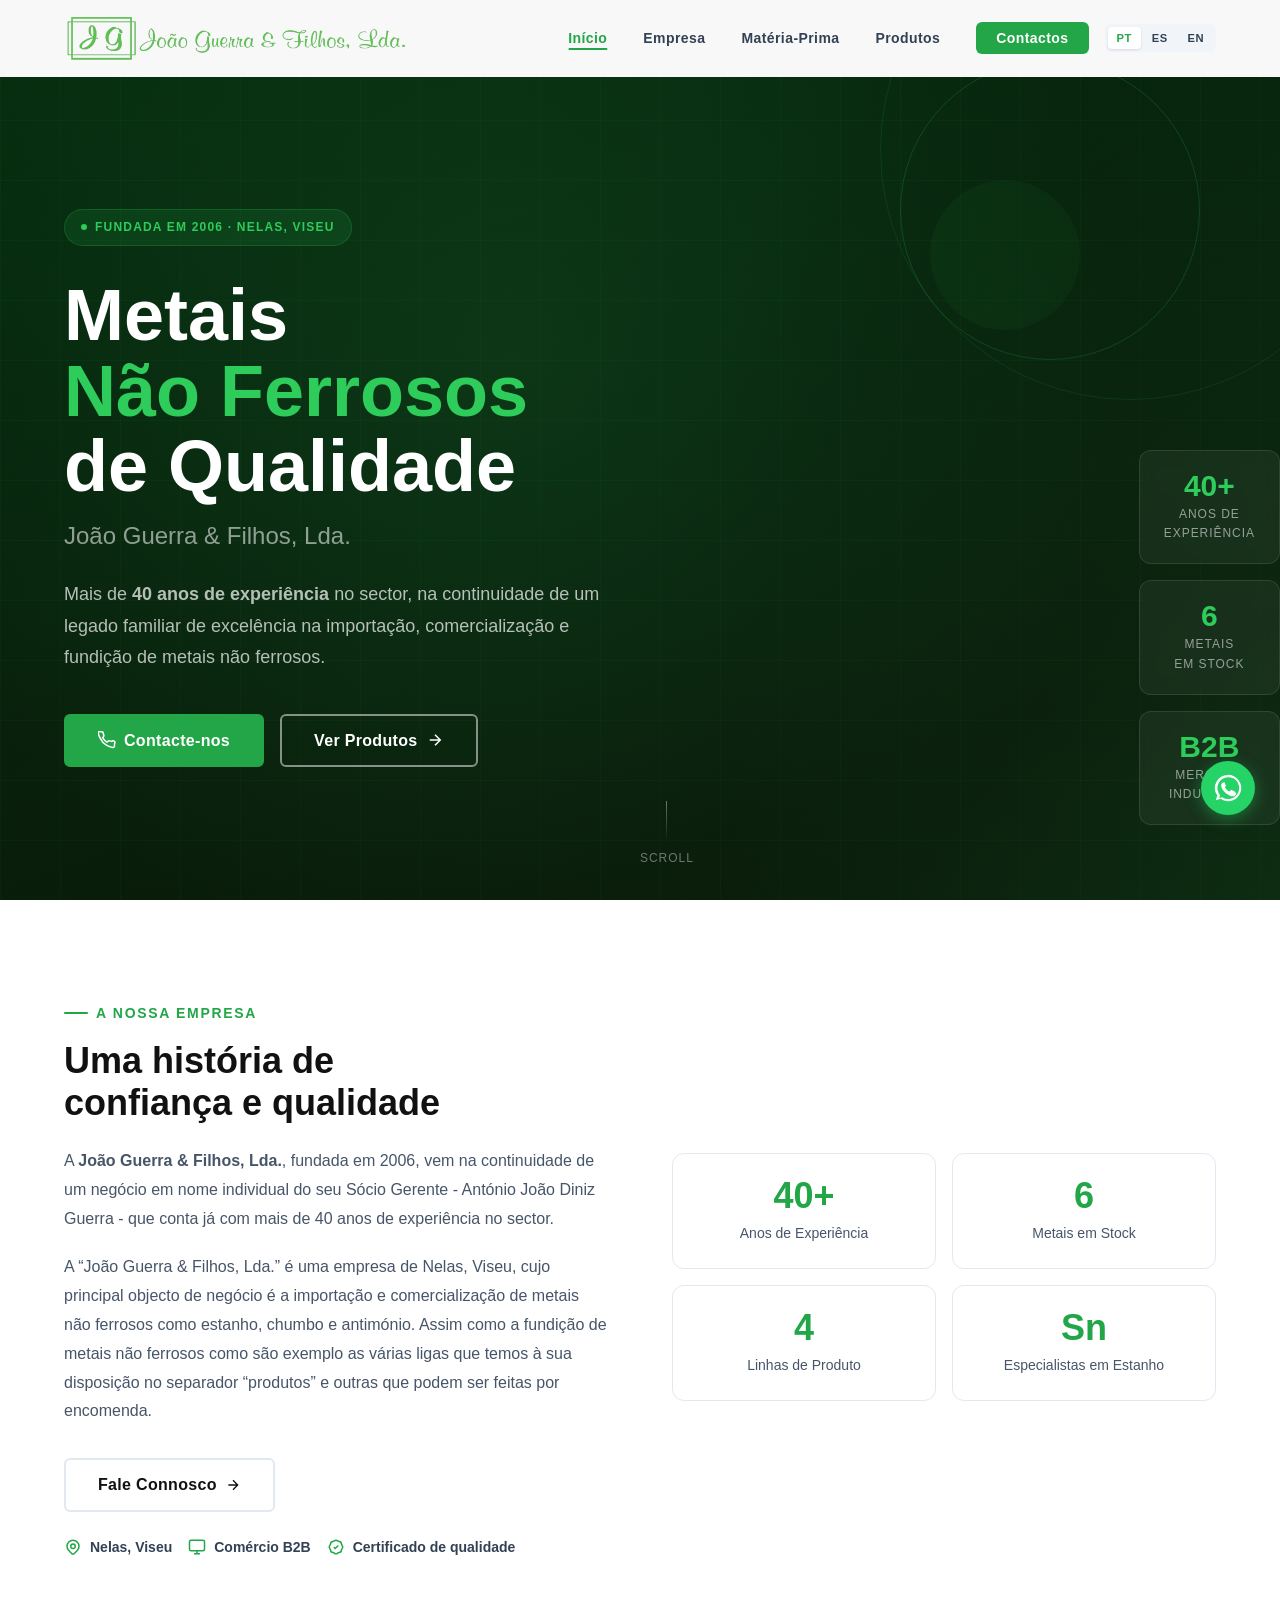
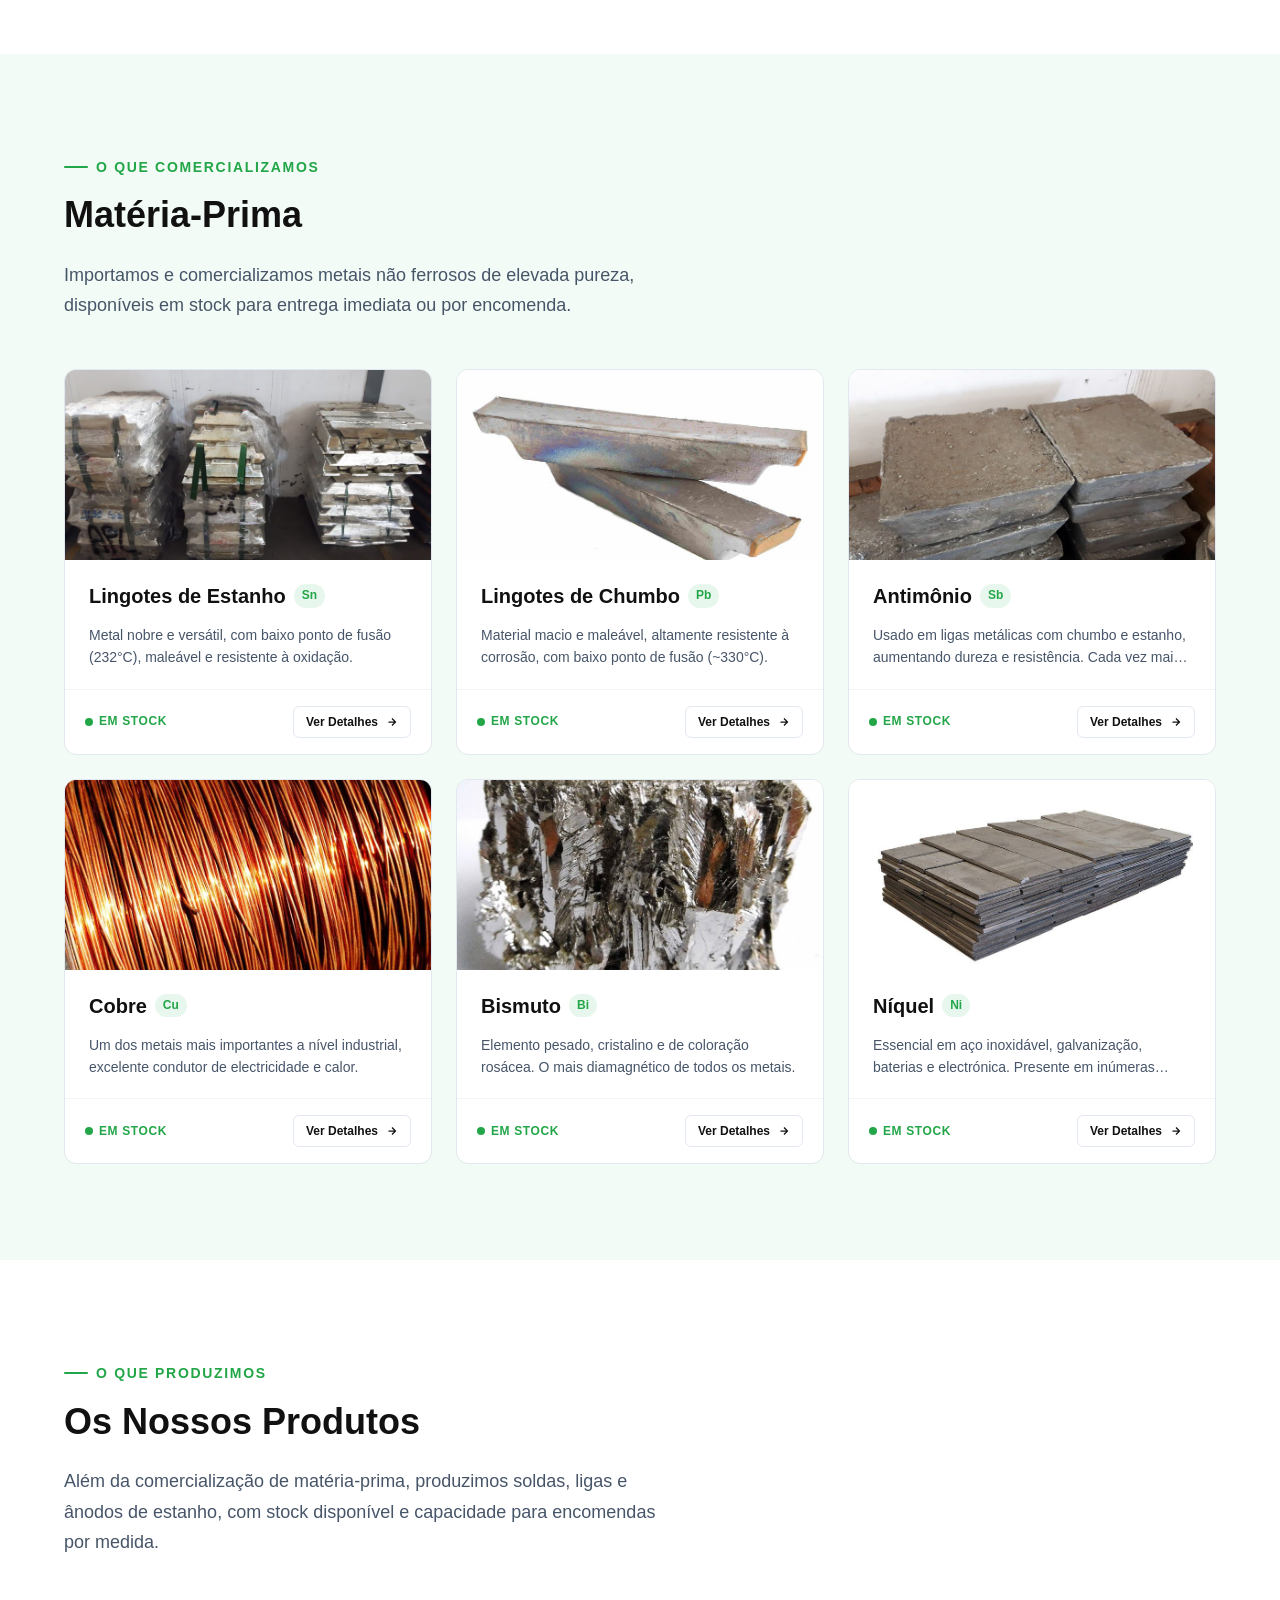
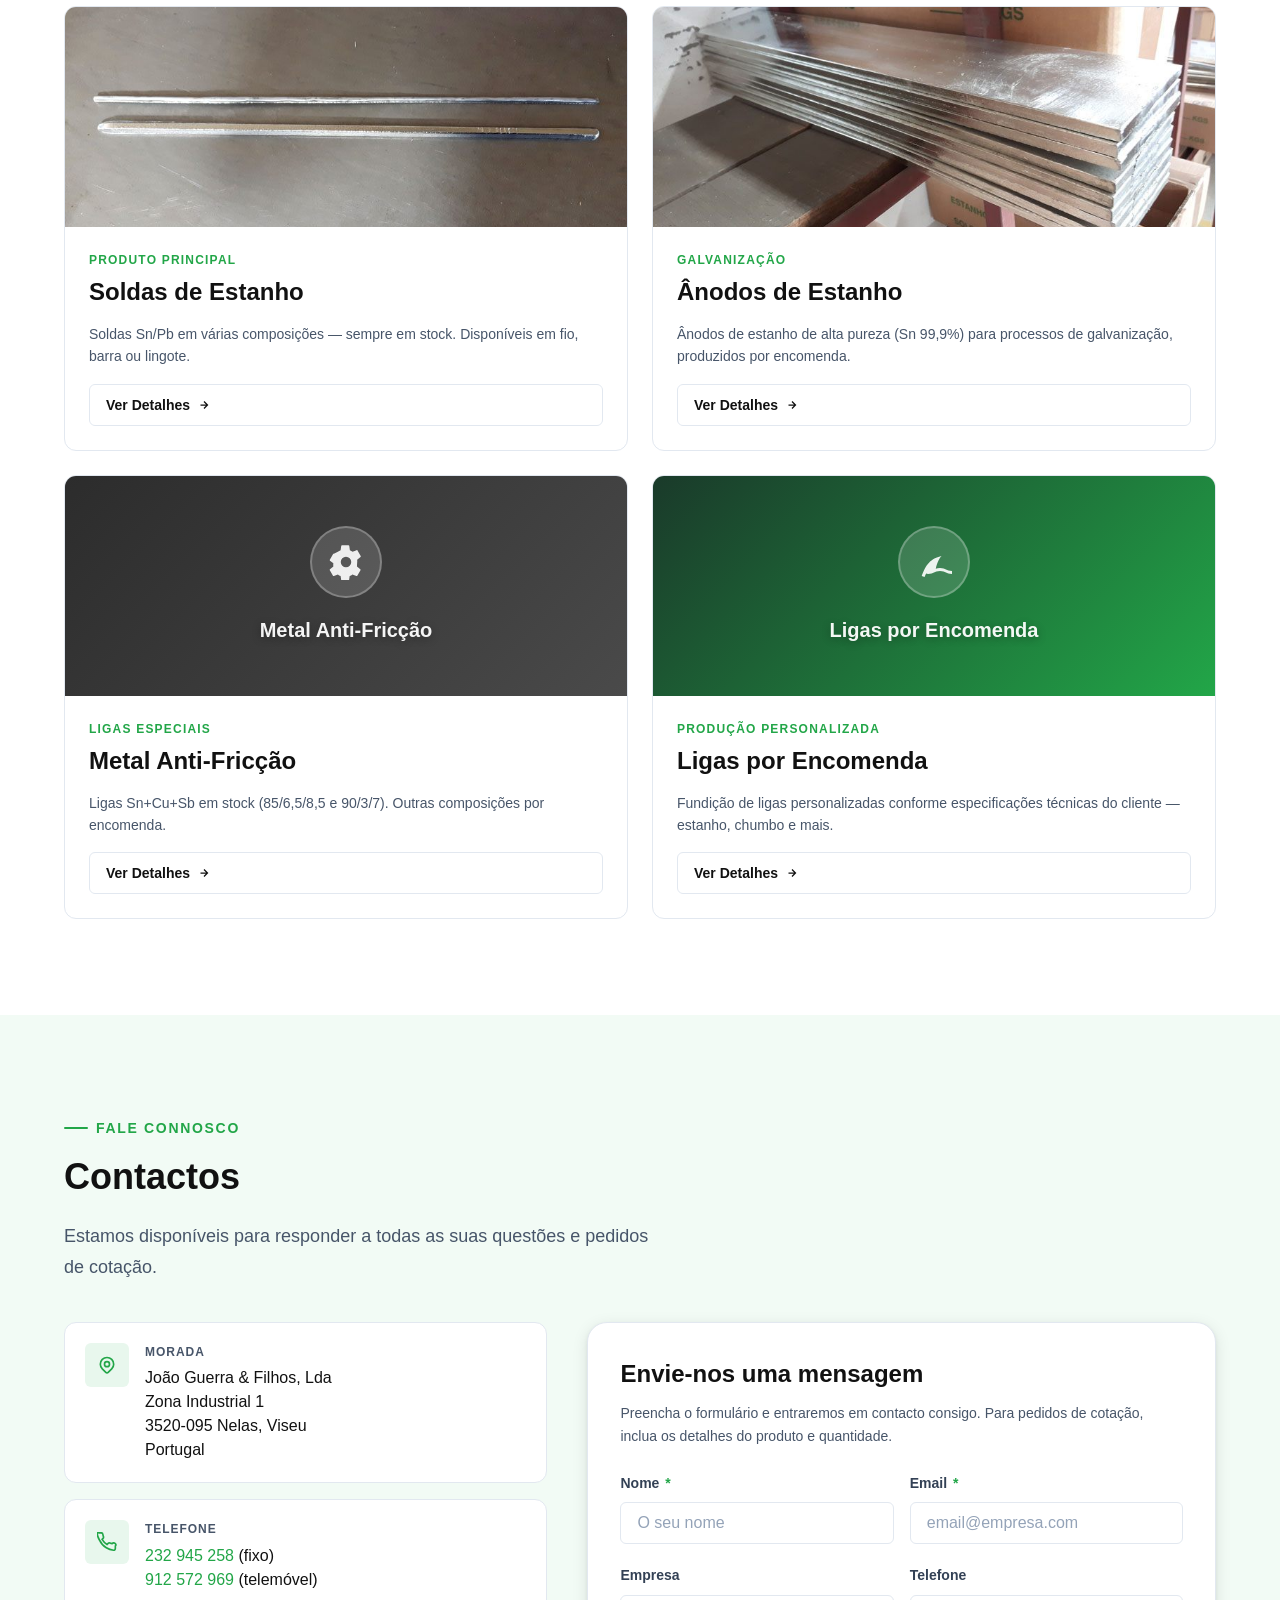
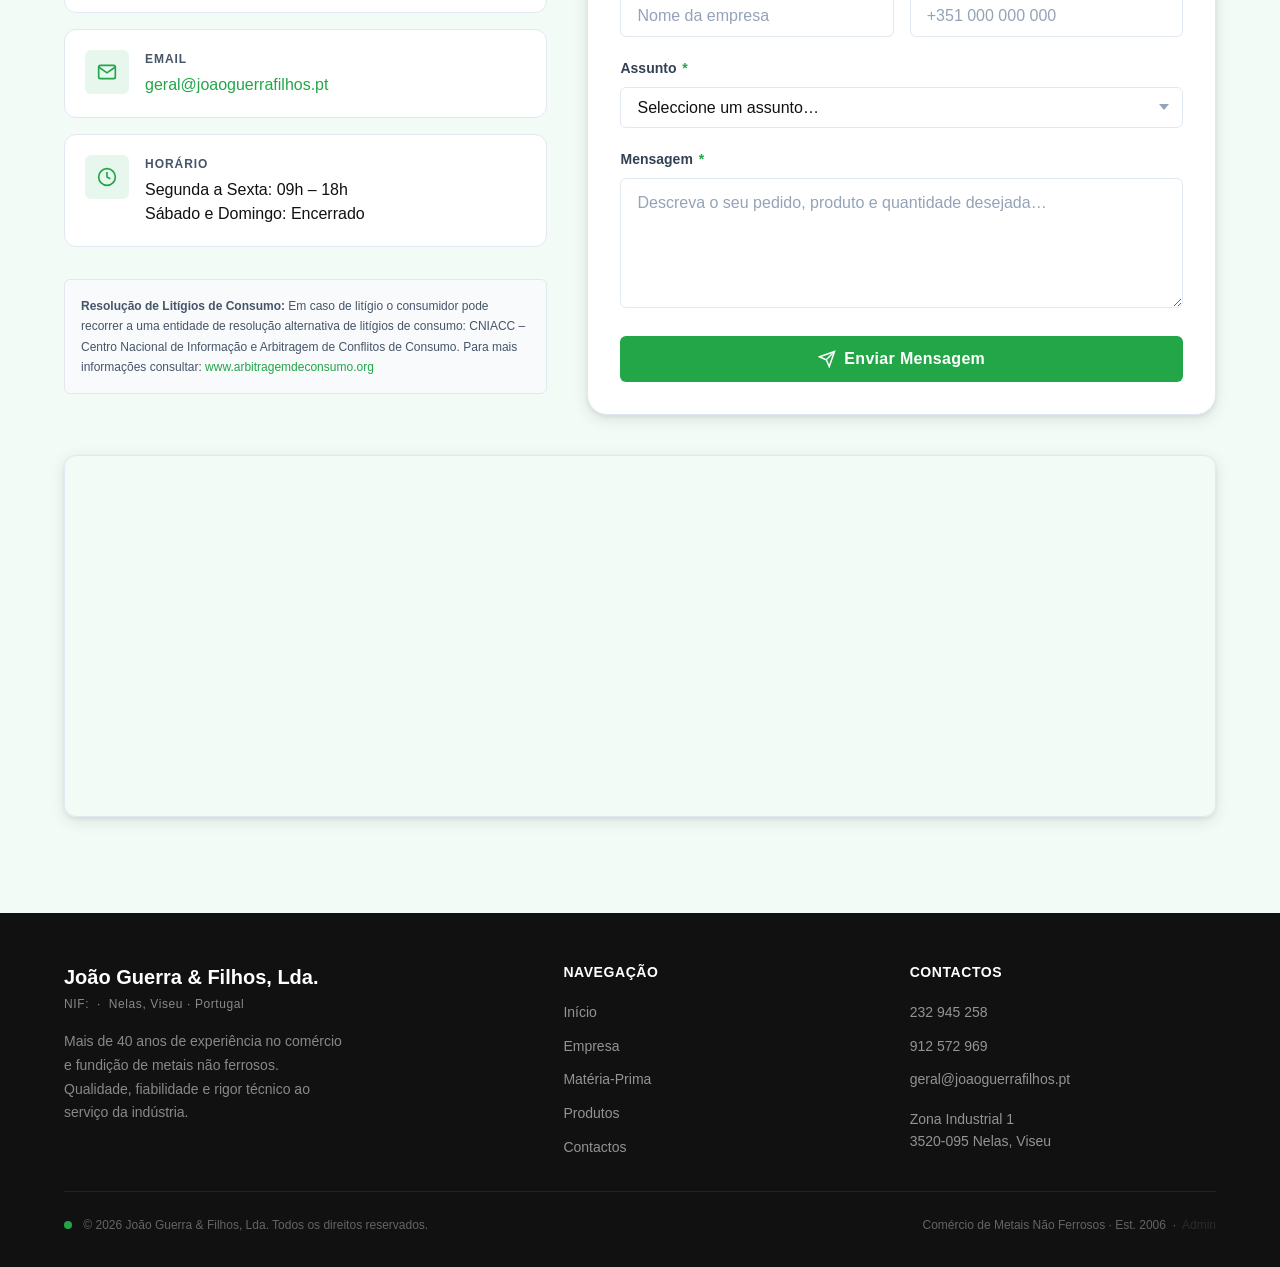
==== index.html @ 08942261 "Initial commit: site João Guerra & Filhos, Lda. Site institucional com tradutor PT/ES/EN, painel de " ====
<!DOCTYPE html>
<html lang="pt">
<head>
  <meta charset="UTF-8" />
  <meta name="viewport" content="width=device-width, initial-scale=1.0" />

  <link rel="icon" href="logo.ico" type="image/x-icon">
  <!-- SEO -->
  <title>João Guerra &amp; Filhos, Lda. — Comércio de Metais Não Ferrosos | Nelas, Viseu</title>
  <meta name="description" content="João Guerra &amp; Filhos, Lda. — Empresa familiar de comércio e fundição de metais não ferrosos em Nelas, Viseu. Mais de 40 anos de experiência em estanho, chumbo, antimónio, cobre, bismuto e níquel. Soldas, ânodos e ligas por encomenda." />
  <meta name="keywords" content="metais não ferrosos, estanho, chumbo, antimónio, cobre, bismuto, níquel, soldas estanho, ânodos estanho, metal anti-fricção, Nelas, Viseu" />
  <meta name="author" content="João Guerra &amp; Filhos, Lda." />
  <meta name="robots" content="index, follow" />

  <!-- Segurança: restringe de onde o site pode carregar recursos/scripts -->
  <meta http-equiv="Content-Security-Policy" content="default-src 'self'; script-src 'self' 'unsafe-inline'; style-src 'self' 'unsafe-inline' https://fonts.googleapis.com; font-src 'self' https://fonts.gstatic.com; img-src 'self' data: https:; connect-src 'self' https://formspree.io; frame-src https://www.google.com; object-src 'none'; base-uri 'self'; frame-ancestors 'self'; form-action 'self' https://formspree.io;" />

  <!-- Open Graph -->
  <meta property="og:title" content="João Guerra &amp; Filhos, Lda. — Metais Não Ferrosos" />
  <meta property="og:description" content="Mais de 40 anos de experiência no comércio e fundição de metais não ferrosos. Soldas, ânodos e ligas em Nelas, Viseu." />
  <meta property="og:type" content="website" />
  <meta property="og:url" content="https://www.joaoguerrafilhos.pt" />
  <meta property="og:locale" content="pt_PT" />

  <!-- Fonts -->
  <link rel="preconnect" href="https://fonts.googleapis.com" />
  <link rel="preconnect" href="https://fonts.gstatic.com" crossorigin />
  <link href="https://fonts.googleapis.com/css2?family=Inter:wght@300;400;500;600;700&family=Outfit:wght@400;500;600;700;800;900&display=swap" rel="stylesheet" />

  <!-- Favicon -->
  <link rel="icon" href="favicon.svg" type="image/svg+xml" />

  <!-- Stylesheet -->
  <link rel="stylesheet" href="css/style.css" />
</head>

<body>

  <!-- =============================================
       NAVBAR
       ============================================= -->
  <nav class="navbar" id="navbar" role="navigation" aria-label="Menu principal">
    <div class="container">
      <div class="navbar__inner">

        <a href="#home" class="navbar__logo" aria-label="João Guerra & Filhos - Início">
          <img src="images/logo.png" alt="João Guerra & Filhos, Lda." class="navbar__logo-img" />
        </a>

        <!-- Desktop Navigation -->
        <ul class="navbar__nav" role="list">
          <li><a href="#home"         class="navbar__link active" id="nav-home" data-i18n="nav.home">Início</a></li>
          <li><a href="#empresa"      class="navbar__link" id="nav-empresa" data-i18n="nav.company">Empresa</a></li>
          <li><a href="#materia-prima" class="navbar__link" id="nav-materia" data-i18n="nav.rawmaterial">Matéria-Prima</a></li>
          <li><a href="#produtos"     class="navbar__link" id="nav-produtos" data-i18n="nav.products">Produtos</a></li>
          <li><a href="#contactos"    class="navbar__link navbar__cta" id="nav-contactos" data-i18n="nav.contact">Contactos</a></li>
          <li class="lang-switcher" aria-label="Escolher idioma">
            <button type="button" class="lang-switcher__btn" data-lang="pt">PT</button>
            <button type="button" class="lang-switcher__btn" data-lang="es">ES</button>
            <button type="button" class="lang-switcher__btn" data-lang="en">EN</button>
          </li>
        </ul>

        <!-- Mobile Hamburger -->
        <button class="navbar__hamburger" id="hamburger-btn" aria-label="Abrir menu" aria-expanded="false" aria-controls="mobile-nav">
          <span></span>
          <span></span>
          <span></span>
        </button>

      </div>
    </div>

    <!-- Mobile Navigation -->
    <nav class="navbar__mobile" id="mobile-nav" role="navigation" aria-label="Menu mobile">
      <a href="#home"         class="navbar__link" id="mnav-home" data-i18n="nav.home">Início</a>
      <a href="#empresa"      class="navbar__link" id="mnav-empresa" data-i18n="nav.company">Empresa</a>
      <a href="#materia-prima" class="navbar__link" id="mnav-materia" data-i18n="nav.rawmaterial">Matéria-Prima</a>
      <a href="#produtos"     class="navbar__link" id="mnav-produtos" data-i18n="nav.products">Produtos</a>
      <a href="#contactos"    class="navbar__link navbar__cta" id="mnav-contactos" data-i18n="nav.contact">Contactos</a>
      <div class="lang-switcher lang-switcher--mobile" aria-label="Escolher idioma">
        <button type="button" class="lang-switcher__btn" data-lang="pt">PT</button>
        <button type="button" class="lang-switcher__btn" data-lang="es">ES</button>
        <button type="button" class="lang-switcher__btn" data-lang="en">EN</button>
      </div>
    </nav>
  </nav>


  <!-- =============================================
       HERO
       ============================================= -->
  <section class="hero" id="home" aria-labelledby="hero-title">
    <div class="hero__bg" aria-hidden="true" id="hero-default-bg"></div>
    <div class="hero__grid" aria-hidden="true" id="hero-default-grid"></div>

    <!-- Decorative circles -->
    <div class="hero__circle hero__circle--1" aria-hidden="true"></div>
    <div class="hero__circle hero__circle--2" aria-hidden="true"></div>
    <div class="hero__circle hero__circle--3" aria-hidden="true"></div>

    <!-- Image Slider (Carrossel) -->
    <div class="hero__slider" id="hero-slider" style="display: none;">
      <div class="hero__slides" id="hero-slides"></div>
      <div class="hero__overlay" aria-hidden="true"></div>
      <button class="hero__arrow hero__arrow--prev" id="hero-prev" aria-label="Imagem anterior">
        <svg viewBox="0 0 24 24" fill="none" stroke="currentColor" stroke-width="2.5"><path d="M15 18l-6-6 6-6"/></svg>
      </button>
      <button class="hero__arrow hero__arrow--next" id="hero-next" aria-label="Próxima imagem">
        <svg viewBox="0 0 24 24" fill="none" stroke="currentColor" stroke-width="2.5"><path d="M9 18l6-6-6-6"/></svg>
      </button>
      <div class="hero__slider-dots" id="hero-dots"></div>
    </div>

    <div class="container">
      <div class="hero__content">

        <div class="hero__badge">
          <span class="hero__badge-dot" aria-hidden="true"></span>
          <span data-i18n="hero.badge">Fundada em 2006 · Nelas, Viseu</span>
        </div>

        <h1 class="hero__title" id="hero-title" data-i18n-html="hero.title">
          Metais <span class="hero__title-green">Não&nbsp;Ferrosos</span><br />de Qualidade
        </h1>

        <p class="hero__subtitle-company">
          João Guerra &amp; Filhos, Lda.
        </p>

        <p class="hero__description" data-i18n-html="hero.description">
          Mais de <strong>40 anos de experiência</strong> no sector, na continuidade de um legado familiar de excelência na importação, comercialização e fundição de metais não ferrosos.
        </p>

        <div class="hero__actions">
          <a href="#contactos" class="btn btn-primary" id="hero-cta-contact">
            <svg width="18" height="18" viewBox="0 0 24 24" fill="none" stroke="currentColor" stroke-width="2" aria-hidden="true"><path d="M22 16.92v3a2 2 0 01-2.18 2 19.79 19.79 0 01-8.63-3.07A19.5 19.5 0 013.07 9.81a19.79 19.79 0 01-3.07-8.67A2 2 0 012 .98h3a2 2 0 012 1.72c.127.96.361 1.903.7 2.81a2 2 0 01-.45 2.11L6.09 8.91a16 16 0 006 6l1.27-1.27a2 2 0 012.11-.45c.907.339 1.85.573 2.81.7A2 2 0 0122 16.92z"/></svg>
            <span data-i18n="hero.cta.contact">Contacte-nos</span>
          </a>
          <a href="#produtos" class="btn btn-outline" id="hero-cta-products">
            <span data-i18n="hero.cta.products">Ver Produtos</span>
            <svg width="18" height="18" viewBox="0 0 24 24" fill="none" stroke="currentColor" stroke-width="2" aria-hidden="true"><path d="M5 12h14M12 5l7 7-7 7"/></svg>
          </a>
        </div>

      </div>
    </div>

    <!-- Floating stats -->
    <div class="hero__stats" aria-label="Destaques da empresa">
      <div class="hero__stat">
        <div class="hero__stat-value">40+</div>
        <div class="hero__stat-label" data-i18n-html="hero.stat1.label">Anos de<br/>Experiência</div>
      </div>
      <div class="hero__stat">
        <div class="hero__stat-value">6</div>
        <div class="hero__stat-label" data-i18n-html="hero.stat2.label">Metais<br/>em Stock</div>
      </div>
      <div class="hero__stat">
        <div class="hero__stat-value">B2B</div>
        <div class="hero__stat-label" data-i18n-html="hero.stat3.label">Mercado<br/>Industrial</div>
      </div>
    </div>

    <!-- Scroll indicator -->
    <div class="hero__scroll" aria-hidden="true">
      <div class="hero__scroll-line"></div>
      <span data-i18n="hero.scroll">Scroll</span>
    </div>
  </section>


  <!-- =============================================
       EMPRESA
       ============================================= -->
  <section class="section" id="empresa" aria-labelledby="empresa-title">
    <div class="container">
      <div class="empresa__grid">

        <!-- Text column -->
        <div class="reveal reveal-left">
          <span class="section-label" aria-hidden="true" data-i18n="empresa.label">A Nossa Empresa</span>
          <h2 class="section-title" id="empresa-title" data-i18n-html="empresa.title">
            Uma história de<br/>confiança e qualidade
          </h2>

          <div class="empresa__text">
            <p data-i18n-html="empresa.p1">
              A <strong>Jo&atilde;o Guerra &amp; Filhos, Lda.</strong>, fundada em 2006, vem na continuidade de um neg&oacute;cio em nome individual do seu S&oacute;cio Gerente - Ant&oacute;nio Jo&atilde;o Diniz Guerra - que conta j&aacute; com mais de 40 anos de experi&ecirc;ncia no sector.
            </p>
            <p data-i18n-html="empresa.p2">
              A &ldquo;Jo&atilde;o Guerra &amp; Filhos, Lda.&rdquo; &eacute; uma empresa de Nelas, Viseu, cujo principal objecto de neg&oacute;cio &eacute; a importa&ccedil;&atilde;o e comercializa&ccedil;&atilde;o de metais n&atilde;o ferrosos como estanho, chumbo e antim&oacute;nio. Assim como a fundi&ccedil;&atilde;o de metais n&atilde;o ferrosos como s&atilde;o exemplo as v&aacute;rias ligas que temos &agrave; sua disposi&ccedil;&atilde;o no separador &ldquo;produtos&rdquo; e outras que podem ser feitas por encomenda.
            </p>

            <a href="#contactos" class="btn btn-outline-dark" id="empresa-cta">
              <span data-i18n="empresa.cta">Fale Connosco</span>
              <svg width="16" height="16" viewBox="0 0 24 24" fill="none" stroke="currentColor" stroke-width="2" aria-hidden="true"><path d="M5 12h14M12 5l7 7-7 7"/></svg>
            </a>
          </div>

          <div class="empresa__icon-row">
            <div class="empresa__icon-item">
              <svg viewBox="0 0 24 24" fill="none" stroke="currentColor" stroke-width="2" aria-hidden="true"><path d="M17.657 16.657L13.414 20.9a1.998 1.998 0 01-2.827 0l-4.244-4.243a8 8 0 1111.314 0z"/><path d="M15 11a3 3 0 11-6 0 3 3 0 016 0z"/></svg>
              Nelas, Viseu
            </div>
            <div class="empresa__icon-item">
              <svg viewBox="0 0 24 24" fill="none" stroke="currentColor" stroke-width="2" aria-hidden="true"><rect x="2" y="3" width="20" height="14" rx="2"/><path d="M8 21h8M12 17v4"/></svg>
              <span data-i18n="empresa.icon2">Comércio B2B</span>
            </div>
            <div class="empresa__icon-item">
              <svg viewBox="0 0 24 24" fill="none" stroke="currentColor" stroke-width="2" aria-hidden="true"><path d="M9 12l2 2 4-4M7.835 4.697a3.42 3.42 0 001.946-.806 3.42 3.42 0 014.438 0 3.42 3.42 0 001.946.806 3.42 3.42 0 013.138 3.138 3.42 3.42 0 00.806 1.946 3.42 3.42 0 010 4.438 3.42 3.42 0 00-.806 1.946 3.42 3.42 0 01-3.138 3.138 3.42 3.42 0 00-1.946.806 3.42 3.42 0 01-4.438 0 3.42 3.42 0 00-1.946-.806 3.42 3.42 0 01-3.138-3.138 3.42 3.42 0 00-.806-1.946 3.42 3.42 0 010-4.438 3.42 3.42 0 00.806-1.946 3.42 3.42 0 013.138-3.138z"/></svg>
              <span data-i18n="empresa.icon3">Certificado de qualidade</span>
            </div>
          </div>
        </div>

        <!-- Stats/Highlights column -->
        <div class="reveal reveal-right">
          <div class="empresa__highlights">
            <div class="highlight-card reveal delay-1">
              <div class="highlight-card__value">40+</div>
              <div class="highlight-card__label" data-i18n="empresa.highlight1.label">Anos de Experiência</div>
            </div>
            <div class="highlight-card reveal delay-2">
              <div class="highlight-card__value">6</div>
              <div class="highlight-card__label" data-i18n="empresa.highlight2.label">Metais em Stock</div>
            </div>
            <div class="highlight-card reveal delay-3">
              <div class="highlight-card__value">4</div>
              <div class="highlight-card__label" data-i18n="empresa.highlight3.label">Linhas de Produto</div>
            </div>
            <div class="highlight-card reveal delay-4">
              <div class="highlight-card__value">Sn</div>
              <div class="highlight-card__label" data-i18n="empresa.highlight4.label">Especialistas em Estanho</div>
            </div>
          </div>
        </div>

      </div>
    </div>
  </section>


  <!-- =============================================
       MATÉRIA-PRIMA
       ============================================= -->
  <section class="section section--alt" id="materia-prima" aria-labelledby="materia-title">
    <div class="container">

      <div class="reveal">
        <span class="section-label" aria-hidden="true" data-i18n="materia.label">O Que Comercializamos</span>
        <h2 class="section-title" id="materia-title" data-i18n="materia.title">Matéria-Prima</h2>
        <p class="section-subtitle" data-i18n="materia.subtitle">
          Importamos e comercializamos metais não ferrosos de elevada pureza, disponíveis em stock para entrega imediata ou por encomenda.
        </p>
      </div>

      <div class="materia-grid" id="materia-grid">
        <!-- Renderizado dinamicamente por main.js -->
      </div>
    </div>
  </section>



  <!-- =============================================
       PRODUTOS
       ============================================= -->
  <section class="section" id="produtos" aria-labelledby="produtos-title">
    <div class="container">

      <div class="reveal">
        <span class="section-label" aria-hidden="true" data-i18n="produtos.label">O Que Produzimos</span>
        <h2 class="section-title" id="produtos-title" data-i18n="produtos.title">Os Nossos Produtos</h2>
      </div>

      <div class="produtos-intro reveal">
        <p class="section-subtitle" data-i18n="produtos.subtitle">
          Além da comercialização de matéria-prima, produzimos soldas, ligas e ânodos de estanho, com stock disponível e capacidade para encomendas por medida.
        </p>
      </div>

      <div class="produtos-grid" id="produtos-grid">
        <!-- Renderizado dinamicamente por main.js -->
      </div>
    </div>
  </section>


  <!-- =============================================
       NOTÍCIAS
       ============================================= -->
  <section class="section" id="noticias" aria-labelledby="noticias-title" style="display:none">
    <div class="container">

      <div class="reveal">
        <span class="section-label" aria-hidden="true" data-i18n="news.label">Novidades</span>
        <h2 class="section-title" id="noticias-title" data-i18n-html="news.title">Notícias &amp; Novidades</h2>
      </div>

      <div class="news-grid" id="news-grid">
        <!-- Renderizado dinamicamente por main.js -->
      </div>
    </div>
  </section>


  <!-- =============================================
       CONTACTOS
       ============================================= -->
  <section class="section section--alt" id="contactos" aria-labelledby="contactos-title">
    <div class="container">

      <div class="reveal">
        <span class="section-label" aria-hidden="true" data-i18n="contactos.label">Fale Connosco</span>
        <h2 class="section-title" id="contactos-title" data-i18n="contactos.title">Contactos</h2>
        <p class="section-subtitle" style="margin-bottom: var(--space-10);" data-i18n="contactos.subtitle">
          Estamos dispon&iacute;veis para responder a todas as suas quest&otilde;es e pedidos de cota&ccedil;&atilde;o.
        </p>
      </div>

      <!-- Top: Info | Form -->
      <div class="contactos__top">

        <!-- Info column -->
        <div class="reveal reveal-left">
          <div class="contactos__items">

            <div class="contact-item" id="contact-address">
              <div class="contact-item__icon" aria-hidden="true">
                <svg viewBox="0 0 24 24" fill="none" stroke="currentColor" stroke-width="2"><path d="M17.657 16.657L13.414 20.9a1.998 1.998 0 01-2.827 0l-4.244-4.243a8 8 0 1111.314 0z"/><path d="M15 11a3 3 0 11-6 0 3 3 0 016 0z"/></svg>
              </div>
              <div>
                <div class="contact-item__label" data-i18n="contact.address.label">Morada</div>
                <div class="contact-item__value">
                  Jo&atilde;o Guerra &amp; Filhos, Lda<br/>
                  Zona Industrial 1<br/>
                  3520-095 Nelas, Viseu<br/>
                  Portugal
                </div>
              </div>
            </div>

            <div class="contact-item" id="contact-phone">
              <div class="contact-item__icon" aria-hidden="true">
                <svg viewBox="0 0 24 24" fill="none" stroke="currentColor" stroke-width="2"><path d="M22 16.92v3a2 2 0 01-2.18 2 19.79 19.79 0 01-8.63-3.07A19.5 19.5 0 013.07 9.81a19.79 19.79 0 01-3.07-8.67A2 2 0 012 .98h3a2 2 0 012 1.72c.127.96.361 1.903.7 2.81a2 2 0 01-.45 2.11L6.09 8.91a16 16 0 006 6l1.27-1.27a2 2 0 012.11-.45c.907.339 1.85.573 2.81.7A2 2 0 0122 16.92z"/></svg>
              </div>
              <div>
                <div class="contact-item__label" data-i18n="contact.phone.label">Telefone</div>
                <div class="contact-item__value">
                  <a href="tel:+351232945258">232 945 258</a> <span data-i18n="contact.phone.suffix1">(fixo)</span><br/>
                  <a href="tel:+351912572969">912 572 969</a> <span data-i18n="contact.phone.suffix2">(telemóvel)</span>
                </div>
              </div>
            </div>

            <div class="contact-item" id="contact-email">
              <div class="contact-item__icon" aria-hidden="true">
                <svg viewBox="0 0 24 24" fill="none" stroke="currentColor" stroke-width="2"><path d="M4 4h16c1.1 0 2 .9 2 2v12c0 1.1-.9 2-2 2H4c-1.1 0-2-.9-2-2V6c0-1.1.9-2 2-2z"/><polyline points="22,6 12,13 2,6"/></svg>
              </div>
              <div>
                <div class="contact-item__label" data-i18n="contact.email.label">Email</div>
                <div class="contact-item__value">
                  <a href="mailto:geral@joaoguerrafilhos.pt">geral@joaoguerrafilhos.pt</a>
                </div>
              </div>
            </div>

            <div class="contact-item" id="contact-hours">
              <div class="contact-item__icon" aria-hidden="true">
                <svg viewBox="0 0 24 24" fill="none" stroke="currentColor" stroke-width="2"><circle cx="12" cy="12" r="10"/><polyline points="12 6 12 12 16 14"/></svg>
              </div>
              <div>
                <div class="contact-item__label" data-i18n="contact.hours.label">Hor&aacute;rio</div>
                <div class="contact-item__value" data-i18n-html="contact.hours.value">
                  Segunda a Sexta: 09h &ndash; 18h<br/>
                  S&aacute;bado e Domingo: Encerrado
                </div>
              </div>
            </div>

          </div>

          <div class="contactos__litigio" style="margin-top: var(--space-5);" data-i18n-html="contact.litigio">
            <strong>Resolu&ccedil;&atilde;o de Lit&iacute;gios de Consumo:</strong> Em caso de lit&iacute;gio o consumidor pode recorrer a uma entidade de resolu&ccedil;&atilde;o alternativa de lit&iacute;gios de consumo: CNIACC &ndash; Centro Nacional de Informa&ccedil;&atilde;o e Arbitragem de Conflitos de Consumo. Para mais informa&ccedil;&otilde;es consultar: <a href="http://www.arbitragemdeconsumo.org/" target="_blank" rel="noopener noreferrer">www.arbitragemdeconsumo.org</a>
          </div>
        </div>

        <!-- Contact Form -->
        <div class="reveal reveal-right">
          <div class="contact-form-card">

            <!-- Success state (shown after submission) -->
            <div class="form-success-state" id="form-success" role="alert" aria-live="polite">
              <div class="form-success-state__icon" aria-hidden="true">
                <svg viewBox="0 0 24 24" fill="none" stroke="currentColor" stroke-width="2.5"><path d="M20 6L9 17l-5-5"/></svg>
              </div>
              <div class="form-success-state__title" data-i18n="form.success.title">Mensagem Enviada!</div>
              <p class="form-success-state__text" data-i18n="form.success.text">
                Obrigado pelo contacto. Responderemos o mais brevemente poss&iacute;vel, normalmente no pr&oacute;ximo dia &uacute;til.
              </p>
            </div>

            <!-- Form -->
            <form id="contact-form" novalidate>
              <h3 class="contact-form-card__title" data-i18n="form.title">Envie-nos uma mensagem</h3>
              <p class="contact-form-card__subtitle" data-i18n="form.subtitle">
                Preencha o formul&aacute;rio e entraremos em contacto consigo. Para pedidos de cota&ccedil;&atilde;o, inclua os detalhes do produto e quantidade.
              </p>

              <div id="form-alert-error" class="form-alert-error" role="alert" data-i18n="form.alertError">
                Ocorreu um erro ao enviar a mensagem. Por favor tente novamente ou contacte-nos por email.
              </div>

              <div class="form-row">
                <div class="form-group" id="fg-name">
                  <label class="form-label" for="field-name"><span data-i18n="form.name.label">Nome</span> <span class="req" aria-hidden="true">*</span></label>
                  <input
                    class="form-input"
                    type="text"
                    id="field-name"
                    name="name"
                    placeholder="O seu nome"
                    data-i18n-placeholder="form.name.placeholder"
                    autocomplete="name"
                    required
                  />
                  <span class="form-error-msg" id="err-name" data-i18n="form.name.error">Por favor indique o seu nome.</span>
                </div>
                <div class="form-group" id="fg-email">
                  <label class="form-label" for="field-email"><span data-i18n="form.email.label">Email</span> <span class="req" aria-hidden="true">*</span></label>
                  <input
                    class="form-input"
                    type="email"
                    id="field-email"
                    name="email"
                    placeholder="email@empresa.com"
                    data-i18n-placeholder="form.email.placeholder"
                    autocomplete="email"
                    required
                  />
                  <span class="form-error-msg" id="err-email" data-i18n="form.email.error">Por favor indique um email v&aacute;lido.</span>
                </div>
              </div>

              <div class="form-row">
                <div class="form-group" id="fg-company">
                  <label class="form-label" for="field-company" data-i18n="form.company.label">Empresa</label>
                  <input
                    class="form-input"
                    type="text"
                    id="field-company"
                    name="company"
                    placeholder="Nome da empresa"
                    data-i18n-placeholder="form.company.placeholder"
                    autocomplete="organization"
                  />
                </div>
                <div class="form-group" id="fg-phone">
                  <label class="form-label" for="field-phone" data-i18n="form.phone.label">Telefone</label>
                  <input
                    class="form-input"
                    type="tel"
                    id="field-phone"
                    name="phone"
                    placeholder="+351 000 000 000"
                    data-i18n-placeholder="form.phone.placeholder"
                    autocomplete="tel"
                  />
                </div>
              </div>

              <div class="form-group" id="fg-subject">
                <label class="form-label" for="field-subject"><span data-i18n="form.subject.label">Assunto</span> <span class="req" aria-hidden="true">*</span></label>
                <div class="form-select-wrap">
                  <select class="form-select form-input" id="field-subject" name="subject" required>
                    <option value="" disabled selected data-i18n="form.subject.placeholder">Seleccione um assunto&hellip;</option>
                    <option value="Pedido de Cotação — Matéria-Prima" data-i18n="form.subject.opt1">Pedido de Cota&ccedil;&atilde;o &mdash; Mat&eacute;ria-Prima</option>
                    <option value="Pedido de Cotação — Soldas de Estanho" data-i18n="form.subject.opt2">Pedido de Cota&ccedil;&atilde;o &mdash; Soldas de Estanho</option>
                    <option value="Pedido de Cotação — Ânodos de Estanho" data-i18n="form.subject.opt3">Pedido de Cota&ccedil;&atilde;o &mdash; &Acirc;nodos de Estanho</option>
                    <option value="Pedido de Cotação — Metal Anti-Fricção" data-i18n="form.subject.opt4">Pedido de Cota&ccedil;&atilde;o &mdash; Metal Anti-Fric&ccedil;&atilde;o</option>
                    <option value="Pedido de Cotação — Ligas por Encomenda" data-i18n="form.subject.opt5">Pedido de Cota&ccedil;&atilde;o &mdash; Ligas por Encomenda</option>
                    <option value="Informação Geral" data-i18n="form.subject.opt6">Informa&ccedil;&atilde;o Geral</option>
                    <option value="Outro Assunto" data-i18n="form.subject.opt7">Outro Assunto</option>
                  </select>
                </div>
                <span class="form-error-msg" id="err-subject" data-i18n="form.subject.error">Por favor seleccione um assunto.</span>
              </div>

              <div class="form-group" id="fg-message">
                <label class="form-label" for="field-message"><span data-i18n="form.message.label">Mensagem</span> <span class="req" aria-hidden="true">*</span></label>
                <textarea
                  class="form-textarea"
                  id="field-message"
                  name="message"
                  placeholder="Descreva o seu pedido, produto e quantidade desejada&hellip;"
                  data-i18n-placeholder="form.message.placeholder"
                  required
                ></textarea>
                <span class="form-error-msg" id="err-message" data-i18n="form.message.error">Por favor escreva a sua mensagem.</span>
              </div>

              <div class="form-group">
                <button type="submit" class="form-submit-btn" id="form-submit-btn">
                  <span class="btn-text" style="display:flex;align-items:center;gap:8px;">
                    <svg viewBox="0 0 24 24" fill="none" stroke="currentColor" stroke-width="2" aria-hidden="true"><line x1="22" y1="2" x2="11" y2="13"/><polygon points="22 2 15 22 11 13 2 9 22 2"/></svg>
                    <span data-i18n="form.submit">Enviar Mensagem</span>
                  </span>
                  <span class="btn-spinner" aria-hidden="true"></span>
                </button>
              </div>

            </form>
          </div>
        </div>

      </div><!-- /.contactos__top -->

      <!-- Map — full width below -->
      <div class="reveal">
        <div class="contactos__map-full">
<iframe src="https://www.google.com/maps/embed?pb=!1m14!1m8!1m3!1d2335.888160368029!2d-7.833979415681619!3d40.54930143276821!3m2!1i1024!2i768!4f13.1!3m3!1m2!1s0xd23320655791933%3A0xaaecda21505e6c84!2sJo%C3%A3o%20Guerra%20%26%20Filhos%2C%20Lda!5e0!3m2!1spt-BR!2sus!4v1784329889098!5m2!1spt-BR!2sus" width="600" height="450" style="border:0;" allowfullscreen="" loading="lazy" referrerpolicy="strict-origin-when-cross-origin"></iframe>
        </div>
      </div>

    </div>
  </section>


  <!-- =============================================
       FOOTER
       ============================================= -->
  <footer class="footer" role="contentinfo">
    <div class="container">
      <div class="footer__inner">

        <!-- Brand -->
        <div class="footer__brand">
          <div class="footer__logo-text">
            João Guerra &amp; Filhos, Lda.
            <span>NIF: <!--SUBSTITUIR--> &nbsp;·&nbsp; Nelas, Viseu · Portugal</span>
          </div>
          <p class="footer__tagline" data-i18n="footer.tagline">
            Mais de 40 anos de experiência no comércio e fundição de metais não ferrosos. Qualidade, fiabilidade e rigor técnico ao serviço da indústria.
          </p>
        </div>

        <!-- Links -->
        <nav aria-label="Navegação de rodapé">
          <div class="footer__col-title" data-i18n="footer.nav.title">Navegação</div>
          <ul class="footer__links" role="list">
            <li><a href="#home"          class="footer__link" data-i18n="nav.home">Início</a></li>
            <li><a href="#empresa"       class="footer__link" data-i18n="nav.company">Empresa</a></li>
            <li><a href="#materia-prima" class="footer__link" data-i18n="nav.rawmaterial">Matéria-Prima</a></li>
            <li><a href="#produtos"      class="footer__link" data-i18n="nav.products">Produtos</a></li>
            <li><a href="#contactos"     class="footer__link" data-i18n="nav.contact">Contactos</a></li>
          </ul>
        </nav>

        <!-- Contactos -->
        <div>
          <div class="footer__col-title" data-i18n="footer.contact.title">Contactos</div>
          <ul class="footer__links" role="list">
            <li><a href="tel:+351232945258"               class="footer__link">232 945 258</a></li>
            <li><a href="tel:+351912572969"               class="footer__link">912 572 969</a></li>
            <li><a href="mailto:geral@joaoguerrafilhos.pt" class="footer__link">geral@joaoguerrafilhos.pt</a></li>
            <li class="footer__link" style="cursor:default; margin-top:.5rem;">Zona Industrial 1<br/>3520-095 Nelas, Viseu</li>
          </ul>
        </div>

      </div>

      <!-- Bottom bar -->
      <div class="footer__bottom">
        <span>
          <span class="footer__green-dot" aria-hidden="true"></span>
          &copy; <span id="footer-year">2025</span> João Guerra &amp; Filhos, Lda. <span data-i18n="footer.bottom.rights">Todos os direitos reservados.</span>
        </span>
        <span>
          <span data-i18n="footer.bottom.tagline">Comércio de Metais Não Ferrosos · Est. 2006</span>
          &nbsp;·&nbsp;
          <a href="admin.html" style="color:inherit;opacity:0.3;font-size:0.75rem;" tabindex="-1">Admin</a>
        </span>
      </div>
    </div>
  </footer>


  <!-- =============================================
       WHATSAPP FLOATING BUTTON
       ============================================= -->
  <a href="#" id="whatsapp-float-btn" class="whatsapp-float" target="_blank" rel="noopener noreferrer" aria-label="Fale connosco no WhatsApp" title="Fale connosco no WhatsApp" style="display:none;">
    <svg viewBox="0 0 32 32" class="whatsapp-float__icon" fill="currentColor">
      <path d="M16 2a14 14 0 00-11.4 22.1L3 29l5.1-1.5A14 14 0 1016 2zm0 25.6a11.5 11.5 0 01-5.9-1.6l-.4-.2-3.1.9.9-3-.3-.5A11.6 11.6 0 1116 27.6zm6.3-8.6c-.3-.2-2-.9-2.3-1s-.6-.2-.8.2-.9 1.1-1.1 1.3-.4.2-.7 0a9.3 9.3 0 01-2.7-1.7 10.3 10.3 0 01-1.9-2.3c-.2-.3 0-.5.1-.7l.5-.6c.1-.2.2-.4.3-.5a.4.4 0 000-.5c-.1-.1-.8-1.9-1.1-2.6-.3-.7-.6-.6-.8-.6h-.7c-.2 0-.7.1-1 .5a4.4 4.4 0 00-1.4 3.2 7.7 7.7 0 001.6 4.1 17.7 17.7 0 006.8 6c.9.4 1.7.7 2.3.9.9.3 1.8.2 2.5.1.8-.1 2.3-.9 2.6-1.8s.3-1.6.2-1.8c-.1-.1-.4-.2-.7-.4z"/>
    </svg>
    <span class="whatsapp-float__tooltip" data-i18n="whatsapp.tooltip">Fale connosco no WhatsApp</span>
  </a>


  <!-- =============================================
       BACK TO TOP BUTTON
       ============================================= -->
  <button class="back-to-top" id="back-to-top" aria-label="Voltar ao topo" title="Voltar ao topo">
    <svg viewBox="0 0 24 24" fill="none" stroke="currentColor" stroke-width="2.5" aria-hidden="true">
      <path d="M18 15l-6-6-6 6"/>
    </svg>
  </button>


  <!-- Modais gerados dinamicamente por main.js -->
  <div id="modals-container"></div>


  <script src="js/i18n.js"></script>
  <script src="js/main.js"></script>

</body>
</html>
---- css/style.css ----
/* ============================================================
   JOÃO GUERRA & FILHOS, LDA. — STYLESHEET
   Paleta: Branco · Preto · Verde
   Tipografia: Outfit (títulos) + Inter (corpo)
   ============================================================ */

/* ── Google Fonts ── */
@import url('https://fonts.googleapis.com/css2?family=Inter:wght@300;400;500;600;700&family=Outfit:wght@400;500;600;700;800;900&display=swap');

/* ── CSS Variables (Design Tokens) ── */
:root {
  /* Cores */
  --white:        #ffffff;
  --black:        #0a0a0a;
  --dark:         #111111;
  --dark-soft:    #1e1e1e;

  --green-950:    #052e0f;
  --green-900:    #0d3b1c;
  --green-800:    #145a2a;
  --green-700:    #1a7a36;
  --green-600:    #22a648; /* verde principal */
  --green-500:    #2ecc5a; /* verde claro/hover */
  --green-100:    #e8f7ed;
  --green-50:     #f2fbf5;

  --grey-50:      #f8fafc;
  --grey-100:     #f1f5f9;
  --grey-200:     #e2e8f0;
  --grey-400:     #94a3b8;
  --grey-600:     #475569;
  --grey-700:     #334155;
  --grey-800:     #1e293b;

  /* Semânticas */
  --color-bg:          var(--white);
  --color-bg-alt:      var(--green-50);
  --color-bg-dark:     var(--green-950);
  --color-primary:     var(--green-600);
  --color-primary-dark:var(--green-800);
  --color-text:        var(--dark);
  --color-text-muted:  var(--grey-600);
  --color-border:      var(--grey-200);
  --color-card-bg:     var(--white);

  /* Tipografia */
  --font-display: 'Outfit', sans-serif;
  --font-body:    'Inter', sans-serif;

  --text-xs:   0.75rem;
  --text-sm:   0.875rem;
  --text-base: 1rem;
  --text-lg:   1.125rem;
  --text-xl:   1.25rem;
  --text-2xl:  1.5rem;
  --text-3xl:  1.875rem;
  --text-4xl:  2.25rem;
  --text-5xl:  3rem;
  --text-6xl:  3.75rem;
  --text-7xl:  4.5rem;

  /* Espaçamentos */
  --space-1:   0.25rem;
  --space-2:   0.5rem;
  --space-3:   0.75rem;
  --space-4:   1rem;
  --space-5:   1.25rem;
  --space-6:   1.5rem;
  --space-8:   2rem;
  --space-10:  2.5rem;
  --space-12:  3rem;
  --space-16:  4rem;
  --space-20:  5rem;
  --space-24:  6rem;

  /* Layout */
  --max-width: 1200px;
  --navbar-h:  76px;

  /* Efeitos */
  --radius-sm: 6px;
  --radius-md: 12px;
  --radius-lg: 20px;
  --shadow-sm: 0 1px 3px rgba(0,0,0,.08), 0 1px 2px rgba(0,0,0,.04);
  --shadow-md: 0 4px 16px rgba(0,0,0,.10), 0 2px 4px rgba(0,0,0,.06);
  --shadow-lg: 0 10px 40px rgba(0,0,0,.14), 0 4px 8px rgba(0,0,0,.06);
  --shadow-green: 0 8px 24px rgba(34,166,72,.25);

  --transition: 0.25s cubic-bezier(0.4, 0, 0.2, 1);
}

/* ── Reset & Base ── */
*, *::before, *::after { box-sizing: border-box; margin: 0; padding: 0; }

html {
  scroll-behavior: smooth;
  font-size: 16px;
  -webkit-text-size-adjust: 100%;
}

body {
  font-family: var(--font-body);
  color: var(--color-text);
  background: var(--color-bg);
  line-height: 1.6;
  overflow-x: hidden;
  -webkit-font-smoothing: antialiased;
}

img { max-width: 100%; height: auto; display: block; }
a { text-decoration: none; color: inherit; }
ul { list-style: none; }

::selection {
  background: var(--green-600);
  color: var(--white);
}

/* ── Container ── */
.container {
  width: 100%;
  max-width: var(--max-width);
  margin: 0 auto;
  padding: 0 var(--space-6);
}

/* ── Section Wrapper ── */
.section {
  padding: var(--space-24) 0;
}
.section--alt { background: var(--color-bg-alt); }
.section--dark {
  background: var(--color-bg-dark);
  color: var(--white);
}

.section-label {
  display: inline-flex;
  align-items: center;
  gap: var(--space-2);
  font-family: var(--font-display);
  font-size: var(--text-sm);
  font-weight: 600;
  letter-spacing: 0.12em;
  text-transform: uppercase;
  color: var(--color-primary);
  margin-bottom: var(--space-4);
}
.section-label::before {
  content: '';
  display: inline-block;
  width: 24px;
  height: 2px;
  background: var(--color-primary);
  border-radius: 2px;
}

.section-title {
  font-family: var(--font-display);
  font-size: var(--text-4xl);
  font-weight: 800;
  line-height: 1.15;
  color: var(--dark);
  margin-bottom: var(--space-6);
}
.section--dark .section-title { color: var(--white); }

.section-subtitle {
  font-size: var(--text-lg);
  color: var(--color-text-muted);
  max-width: 600px;
  line-height: 1.7;
}
.section--dark .section-subtitle { color: rgba(255,255,255,.65); }

/* ── Buttons ── */
.btn {
  display: inline-flex;
  align-items: center;
  justify-content: center;
  gap: var(--space-2);
  padding: var(--space-3) var(--space-8);
  font-family: var(--font-display);
  font-size: var(--text-base);
  font-weight: 600;
  border-radius: var(--radius-sm);
  border: 2px solid transparent;
  cursor: pointer;
  transition: all var(--transition);
  letter-spacing: 0.02em;
  white-space: nowrap;
}

.btn-primary {
  background: var(--color-primary);
  color: var(--white);
  border-color: var(--color-primary);
}
.btn-primary:hover {
  background: var(--green-700);
  border-color: var(--green-700);
  transform: translateY(-2px);
  box-shadow: var(--shadow-green);
}

.btn-outline {
  background: transparent;
  color: var(--white);
  border-color: rgba(255,255,255,0.5);
}
.btn-outline:hover {
  background: rgba(255,255,255,0.12);
  border-color: var(--white);
  transform: translateY(-2px);
}

.btn-outline-dark {
  background: transparent;
  color: var(--dark);
  border-color: var(--grey-200);
}
.btn-outline-dark:hover {
  border-color: var(--color-primary);
  color: var(--color-primary);
}

/* ── Animations ── */
@keyframes fadeInUp {
  from { opacity: 0; transform: translateY(28px); }
  to   { opacity: 1; transform: translateY(0); }
}
@keyframes fadeInLeft {
  from { opacity: 0; transform: translateX(-28px); }
  to   { opacity: 1; transform: translateX(0); }
}
@keyframes fadeInRight {
  from { opacity: 0; transform: translateX(28px); }
  to   { opacity: 1; transform: translateX(0); }
}
@keyframes scaleIn {
  from { opacity: 0; transform: scale(0.92); }
  to   { opacity: 1; transform: scale(1); }
}
@keyframes pulse-green {
  0%, 100% { box-shadow: 0 0 0 0 rgba(34,166,72,.4); }
  50%       { box-shadow: 0 0 0 12px rgba(34,166,72,0); }
}
@keyframes gradientShift {
  0%   { background-position: 0% 50%; }
  50%  { background-position: 100% 50%; }
  100% { background-position: 0% 50%; }
}

.reveal {
  opacity: 0;
  transform: translateY(24px);
  transition: opacity 0.6s ease, transform 0.6s ease;
}
.reveal.visible {
  opacity: 1;
  transform: translateY(0);
}
.reveal-left  { transform: translateX(-24px); }
.reveal-right { transform: translateX(24px); }
.reveal-left.visible, .reveal-right.visible { transform: translateX(0); }

/* ── Delay helpers ── */
.delay-1 { transition-delay: 0.1s; }
.delay-2 { transition-delay: 0.2s; }
.delay-3 { transition-delay: 0.3s; }
.delay-4 { transition-delay: 0.4s; }
.delay-5 { transition-delay: 0.5s; }


/* ==========================================================
   NAVBAR
   ========================================================== */
.navbar {
  position: fixed;
  top: 0;
  left: 0;
  right: 0;
  z-index: 1000;
  /* Height adapts to logo — controlled by padding */
  background: rgba(255,255,255,0.97);
  backdrop-filter: blur(12px);
  -webkit-backdrop-filter: blur(12px);
  border-bottom: 1px solid transparent;
  transition: border-color var(--transition), box-shadow var(--transition);
}
.navbar.scrolled {
  border-bottom-color: var(--grey-200);
  box-shadow: var(--shadow-sm);
}

.navbar__inner {
  display: flex;
  align-items: center;
  justify-content: space-between;
  padding: 10px 0; /* vertical breathing room around logo */
}

/* Logo */
.navbar__logo {
  display: flex;
  align-items: center;
  text-decoration: none;
  line-height: 0; /* collapse any inline-block gap */
}
.navbar__logo-img {
  height: 56px;   /* tall enough to show logo text clearly */
  width: auto;
  display: block;
  object-fit: contain;
}
/* (logo-icon placeholder removed — real logo in use) */

/* Nav links */
.navbar__nav {
  display: flex;
  align-items: center;
  gap: var(--space-1);
}

.navbar__link {
  font-family: var(--font-display);
  font-size: var(--text-sm);
  font-weight: 600;
  color: var(--grey-700);
  padding: var(--space-2) var(--space-4);
  border-radius: var(--radius-sm);
  transition: all var(--transition);
  letter-spacing: 0.03em;
  position: relative;
}
.navbar__link::after {
  content: '';
  position: absolute;
  bottom: 4px;
  left: 50%;
  transform: translateX(-50%);
  width: 0;
  height: 2px;
  background: var(--color-primary);
  border-radius: 2px;
  transition: width var(--transition);
}
.navbar__link:hover,
.navbar__link.active {
  color: var(--color-primary);
}
.navbar__link:hover::after,
.navbar__link.active::after {
  width: calc(100% - 2rem);
}

.navbar__cta {
  margin-left: var(--space-4);
  padding: var(--space-2) var(--space-5);
  background: var(--color-primary);
  color: var(--white) !important;
  border-radius: var(--radius-sm);
  font-weight: 600;
  font-size: var(--text-sm);
}
.navbar__cta::after { display: none; }
.navbar__cta:hover {
  background: var(--green-700);
  color: var(--white) !important;
}

/* Hamburger */
.navbar__hamburger {
  display: none;
  flex-direction: column;
  justify-content: center;
  gap: 5px;
  width: 40px;
  height: 40px;
  background: none;
  border: none;
  cursor: pointer;
  padding: var(--space-2);
  border-radius: var(--radius-sm);
  transition: background var(--transition);
}
.navbar__hamburger:hover { background: var(--grey-100); }
.navbar__hamburger span {
  display: block;
  width: 22px;
  height: 2px;
  background: var(--dark);
  border-radius: 2px;
  transition: all var(--transition);
}

/* Mobile nav open */
.navbar__hamburger.open span:nth-child(1) { transform: translateY(7px) rotate(45deg); }
.navbar__hamburger.open span:nth-child(2) { opacity: 0; transform: scaleX(0); }
.navbar__hamburger.open span:nth-child(3) { transform: translateY(-7px) rotate(-45deg); }

/* Language switcher */
.lang-switcher {
  display: flex;
  align-items: center;
  gap: 2px;
  margin-left: var(--space-3);
  padding: 3px;
  background: var(--grey-100);
  border-radius: var(--radius-sm);
}
.lang-switcher__btn {
  font-family: var(--font-display);
  font-size: 0.7rem;
  font-weight: 700;
  letter-spacing: 0.04em;
  color: var(--grey-700);
  background: none;
  border: none;
  padding: 5px 9px;
  border-radius: calc(var(--radius-sm) - 2px);
  cursor: pointer;
  transition: all var(--transition);
}
.lang-switcher__btn:hover { color: var(--color-primary); }
.lang-switcher__btn.active {
  background: var(--white);
  color: var(--color-primary);
  box-shadow: var(--shadow-sm, 0 1px 2px rgba(0,0,0,.08));
}
.lang-switcher--mobile {
  margin: var(--space-3) 0 0;
  align-self: flex-start;
}

/* Mobile menu */
.navbar__mobile {
  display: none;
  position: fixed;
  top: var(--navbar-h);
  left: 0;
  right: 0;
  background: var(--white);
  border-bottom: 1px solid var(--grey-200);
  box-shadow: var(--shadow-md);
  padding: var(--space-4) var(--space-6);
  z-index: 999;
  flex-direction: column;
  gap: var(--space-2);
  animation: fadeInUp 0.2s ease;
}
.navbar__mobile.open { display: flex; }
.navbar__mobile .navbar__link { font-size: var(--text-base); }
.navbar__mobile .navbar__cta { text-align: center; margin: var(--space-2) 0 0; }


/* ==========================================================
   HERO
   ========================================================== */
.hero {
  position: relative;
  min-height: 100vh;
  display: flex;
  align-items: center;
  background: var(--green-950);
  overflow: hidden;
  padding-top: var(--navbar-h);
}

/* Animated background mesh */
.hero__bg {
  position: absolute;
  inset: 0;
  background:
    radial-gradient(ellipse 60% 80% at 70% 50%, rgba(34,166,72,.18) 0%, transparent 70%),
    radial-gradient(ellipse 40% 60% at 20% 20%, rgba(21,90,42,.35) 0%, transparent 60%),
    linear-gradient(160deg, #052e0f 0%, #0a1a0a 40%, #0d2b12 70%, #051808 100%);
  background-size: 200% 200%;
  animation: gradientShift 12s ease infinite;
}

/* Grid pattern overlay */
.hero__grid {
  position: absolute;
  inset: 0;
  background-image:
    linear-gradient(rgba(34,166,72,.05) 1px, transparent 1px),
    linear-gradient(90deg, rgba(34,166,72,.05) 1px, transparent 1px);
  background-size: 60px 60px;
}

/* Decorative circles */
.hero__circle {
  position: absolute;
  border-radius: 50%;
  border: 1px solid rgba(34,166,72,.15);
}
.hero__circle--1 {
  width: 500px; height: 500px;
  right: -100px; top: -100px;
}
.hero__circle--2 {
  width: 300px; height: 300px;
  right: 80px; top: 60px;
  border-color: rgba(34,166,72,.25);
}
.hero__circle--3 {
  width: 150px; height: 150px;
  right: 200px; top: 180px;
  background: rgba(34,166,72,.06);
  border-color: transparent;
}

/* ── Hero Image Slider (Carrossel) ── */
.hero__slider {
  position: absolute;
  inset: 0;
  z-index: 1;
  overflow: hidden;
}

.hero__slides {
  width: 100%;
  height: 100%;
  position: relative;
}

.hero__slide {
  position: absolute;
  inset: 0;
  opacity: 0;
  visibility: hidden;
  transition: opacity 0.8s ease-in-out, visibility 0.8s ease-in-out;
  background-size: cover;
  background-position: center;
}

.hero__slide.active {
  opacity: 1;
  visibility: visible;
}

.hero__overlay {
  position: absolute;
  inset: 0;
  background: linear-gradient(
    180deg,
    rgba(5, 46, 15, 0.75) 0%,
    rgba(10, 26, 10, 0.85) 50%,
    rgba(5, 24, 8, 0.92) 100%
  );
  z-index: 2;
  pointer-events: none;
}

.hero__arrow {
  position: absolute;
  top: 50%;
  transform: translateY(-50%);
  z-index: 10;
  background: rgba(15, 17, 23, 0.6);
  border: 1px solid rgba(255, 255, 255, 0.18);
  color: var(--white);
  width: 48px;
  height: 48px;
  border-radius: 50%;
  display: flex;
  align-items: center;
  justify-content: center;
  cursor: pointer;
  transition: background 0.3s, border-color 0.3s, transform 0.3s;
  backdrop-filter: blur(4px);
}
.hero__arrow:hover {
  background: var(--green-600);
  border-color: var(--green-400);
  transform: translateY(-50%) scale(1.08);
}
.hero__arrow svg {
  width: 22px;
  height: 22px;
}
.hero__arrow--prev { left: 24px; }
.hero__arrow--next { right: 24px; }

.hero__slider-dots {
  position: absolute;
  bottom: 24px;
  left: 50%;
  transform: translateX(-50%);
  z-index: 10;
  display: flex;
  gap: 10px;
}

.hero__dot {
  width: 12px;
  height: 12px;
  border-radius: 50%;
  background: rgba(255, 255, 255, 0.35);
  border: 1px solid rgba(255, 255, 255, 0.2);
  cursor: pointer;
  transition: all 0.3s;
  padding: 0;
}
.hero__dot:hover {
  background: rgba(255, 255, 255, 0.7);
}
.hero__dot.active {
  background: var(--green-500);
  border-color: var(--green-400);
  width: 28px;
  border-radius: 100px;
}

@media (max-width: 768px) {
  .hero__arrow { width: 38px; height: 38px; }
  .hero__arrow--prev { left: 10px; }
  .hero__arrow--next { right: 10px; }
  .hero__arrow svg { width: 18px; height: 18px; }
}

.hero__content {
  position: relative;
  z-index: 2;
  max-width: 680px;
}

.hero__badge {
  display: inline-flex;
  align-items: center;
  gap: var(--space-2);
  background: rgba(34,166,72,.15);
  border: 1px solid rgba(34,166,72,.3);
  color: var(--green-500);
  font-family: var(--font-display);
  font-size: var(--text-xs);
  font-weight: 600;
  letter-spacing: 0.1em;
  text-transform: uppercase;
  padding: var(--space-2) var(--space-4);
  border-radius: 100px;
  margin-bottom: var(--space-8);
  animation: fadeInUp 0.6s ease both;
}
.hero__badge-dot {
  width: 6px; height: 6px;
  background: var(--green-500);
  border-radius: 50%;
  animation: pulse-green 2s ease infinite;
}

.hero__title {
  font-family: var(--font-display);
  font-size: clamp(2.5rem, 6vw, var(--text-7xl));
  font-weight: 900;
  line-height: 1.05;
  color: var(--white);
  margin-bottom: var(--space-3);
  animation: fadeInUp 0.6s 0.1s ease both;
}
.hero__title-green { color: var(--green-500); }

.hero__subtitle-company {
  font-family: var(--font-display);
  font-size: var(--text-2xl);
  font-weight: 500;
  color: rgba(255,255,255,.55);
  margin-bottom: var(--space-6);
  animation: fadeInUp 0.6s 0.2s ease both;
}

.hero__description {
  font-size: var(--text-lg);
  color: rgba(255,255,255,.70);
  line-height: 1.75;
  margin-bottom: var(--space-10);
  max-width: 560px;
  animation: fadeInUp 0.6s 0.3s ease both;
}

.hero__actions {
  display: flex;
  gap: var(--space-4);
  flex-wrap: wrap;
  animation: fadeInUp 0.6s 0.4s ease both;
}

.hero__stats {
  position: absolute;
  right: 0;
  top: 50%;
  transform: translateY(-50%);
  z-index: 2;
  display: flex;
  flex-direction: column;
  gap: var(--space-4);
  animation: fadeInRight 0.8s 0.5s ease both;
}

.hero__stat {
  background: rgba(255,255,255,.05);
  border: 1px solid rgba(255,255,255,.1);
  backdrop-filter: blur(8px);
  border-radius: var(--radius-md);
  padding: var(--space-5) var(--space-6);
  text-align: center;
  min-width: 140px;
  transition: all var(--transition);
}
.hero__stat:hover {
  background: rgba(34,166,72,.12);
  border-color: rgba(34,166,72,.3);
  transform: translateX(-4px);
}
.hero__stat-value {
  font-family: var(--font-display);
  font-size: var(--text-3xl);
  font-weight: 800;
  color: var(--green-500);
  line-height: 1;
  margin-bottom: var(--space-1);
}
.hero__stat-label {
  font-size: var(--text-xs);
  color: rgba(255,255,255,.55);
  text-transform: uppercase;
  letter-spacing: 0.08em;
  font-weight: 500;
}

.hero__scroll {
  position: absolute;
  bottom: var(--space-8);
  left: 50%;
  transform: translateX(-50%);
  z-index: 2;
  display: flex;
  flex-direction: column;
  align-items: center;
  gap: var(--space-2);
  color: rgba(255,255,255,.4);
  font-size: var(--text-xs);
  letter-spacing: 0.08em;
  text-transform: uppercase;
  animation: fadeInUp 1s 0.8s ease both;
}
.hero__scroll-line {
  width: 1px;
  height: 40px;
  background: linear-gradient(to bottom, rgba(255,255,255,.4), transparent);
  animation: scrollPulse 2s ease infinite;
}
@keyframes scrollPulse {
  0%, 100% { opacity: .4; }
  50% { opacity: .9; }
}


/* ==========================================================
   EMPRESA
   ========================================================== */
.empresa__grid {
  display: grid;
  grid-template-columns: 1fr 1fr;
  gap: var(--space-16);
  align-items: center;
}

.empresa__text p {
  font-size: var(--text-base);
  color: var(--color-text-muted);
  line-height: 1.8;
  margin-bottom: var(--space-5);
}
.empresa__text p:last-of-type { margin-bottom: var(--space-8); }

.empresa__highlights {
  display: grid;
  grid-template-columns: 1fr 1fr;
  gap: var(--space-4);
}

.highlight-card {
  background: var(--white);
  border: 1px solid var(--grey-200);
  border-radius: var(--radius-md);
  padding: var(--space-6);
  text-align: center;
  transition: all var(--transition);
  position: relative;
  overflow: hidden;
}
.highlight-card::before {
  content: '';
  position: absolute;
  top: 0; left: 0; right: 0;
  height: 3px;
  background: var(--color-primary);
  transform: scaleX(0);
  transition: transform var(--transition);
  transform-origin: left;
}
.highlight-card:hover {
  border-color: var(--green-200, #bbf7d0);
  box-shadow: var(--shadow-md);
  transform: translateY(-4px);
}
.highlight-card:hover::before { transform: scaleX(1); }

.highlight-card__value {
  font-family: var(--font-display);
  font-size: var(--text-4xl);
  font-weight: 900;
  color: var(--color-primary);
  line-height: 1;
  margin-bottom: var(--space-2);
}
.highlight-card__label {
  font-size: var(--text-sm);
  color: var(--color-text-muted);
  font-weight: 500;
}

/* Icon box for empresa */
.empresa__icon-row {
  display: flex;
  gap: var(--space-4);
  margin-top: var(--space-6);
  flex-wrap: wrap;
}
.empresa__icon-item {
  display: flex;
  align-items: center;
  gap: var(--space-2);
  font-size: var(--text-sm);
  font-weight: 600;
  color: var(--grey-700);
}
.empresa__icon-item svg {
  width: 18px; height: 18px;
  color: var(--color-primary);
  flex-shrink: 0;
}


/* ==========================================================
   MATÉRIA-PRIMA
   ========================================================== */
.materia-grid {
  display: grid;
  grid-template-columns: repeat(3, 1fr);
  gap: var(--space-6);
  margin-top: var(--space-12);
}

.metal-card {
  background: var(--white);
  border: 1px solid var(--grey-200);
  border-radius: var(--radius-md);
  overflow: hidden;
  transition: all var(--transition);
  display: flex;
  flex-direction: column;
}
.metal-card:hover {
  border-color: var(--color-primary);
  box-shadow: var(--shadow-lg);
  transform: translateY(-6px);
}

/* Image placeholder area */
.metal-card__image {
  position: relative;
  height: 190px;
  overflow: hidden;
  background: var(--grey-100);
  display: flex;
  align-items: center;
  justify-content: center;
}
.metal-card__image img {
  width: 100%;
  height: 100%;
  object-fit: cover;
  transition: transform 0.4s ease;
}
.metal-card:hover .metal-card__image img { transform: scale(1.06); }

/* Placeholder shown when no image */
.metal-card__placeholder {
  position: absolute;
  inset: 0;
  display: flex;
  flex-direction: column;
  align-items: center;
  justify-content: center;
  gap: var(--space-2);
}
.metal-card__symbol {
  font-family: var(--font-display);
  font-size: 3.5rem;
  font-weight: 900;
  color: rgba(255,255,255,.9);
  line-height: 1;
  text-shadow: 0 2px 8px rgba(0,0,0,.3);
}
.metal-card__atomic {
  font-size: var(--text-xs);
  font-weight: 600;
  color: rgba(255,255,255,.65);
  letter-spacing: 0.1em;
  text-transform: uppercase;
}
.metal-card__placeholder-label {
  position: absolute;
  top: var(--space-3);
  right: var(--space-3);
  background: rgba(0,0,0,.45);
  color: rgba(255,255,255,.7);
  font-size: 10px;
  padding: 2px 8px;
  border-radius: 100px;
  letter-spacing: 0.05em;
}

/* Individual metal placeholder colors */
.metal--sn .metal-card__placeholder { background: linear-gradient(135deg, #4a5568, #718096, #a0aec0); }
.metal--pb .metal-card__placeholder { background: linear-gradient(135deg, #2d3748, #4a5568, #718096); }
.metal--sb .metal-card__placeholder { background: linear-gradient(135deg, #1a202c, #2d3748, #4a5568); }
.metal--cu .metal-card__placeholder { background: linear-gradient(135deg, #7b341e, #b7791f, #c05621); }
.metal--bi .metal-card__placeholder { background: linear-gradient(135deg, #553c9a, #b794f4, #9f7aea); }
.metal--ni  .metal-card__placeholder { background: linear-gradient(135deg, #276749, #38a169, #68d391); }

.metal-card__body {
  padding: var(--space-5) var(--space-6);
  flex: 1;
  display: flex;
  flex-direction: column;
}

.metal-card__name {
  font-family: var(--font-display);
  font-size: var(--text-xl);
  font-weight: 700;
  color: var(--dark);
  margin-bottom: var(--space-3);
  display: flex;
  align-items: center;
  gap: var(--space-2);
}
.metal-card__name-badge {
  font-size: var(--text-xs);
  font-weight: 700;
  color: var(--color-primary);
  background: var(--green-100);
  padding: 2px 8px;
  border-radius: 100px;
}

.metal-card__desc {
  font-size: var(--text-sm);
  color: var(--color-text-muted);
  line-height: 1.7;
  flex: 1;
}

.metal-card__footer {
  padding: var(--space-4) var(--space-6);
  border-top: 1px solid var(--grey-100);
  display: flex;
  align-items: center;
  justify-content: space-between;
  gap: var(--space-2);
  font-size: var(--text-xs);
  font-weight: 600;
  letter-spacing: 0.04em;
  text-transform: uppercase;
}
.metal-card__footer svg { width: 14px; height: 14px; }

/* Estado de stock (dot colorido) */
.metal-card__footer-stock {
  display: inline-flex;
  align-items: center;
  gap: 6px;
}
.metal-card__footer-stock::before {
  content: '';
  width: 8px;
  height: 8px;
  border-radius: 50%;
  background: currentColor;
  flex-shrink: 0;
}
.stock-dot--green  { color: var(--green-600); }
.stock-dot--yellow { color: #d97706; }
.stock-dot--red    { color: #dc2626; }


/* ==========================================================
   PRODUTOS
   ========================================================== */
.produtos-intro {
  max-width: 700px;
  margin-bottom: var(--space-12);
}

.produtos-grid {
  display: grid;
  grid-template-columns: repeat(2, 1fr);
  gap: var(--space-6);
}

.product-card {
  background: var(--white);
  border: 1px solid var(--grey-200);
  border-radius: var(--radius-md);
  overflow: hidden;
  display: flex;
  flex-direction: column;
  transition: all var(--transition);
}
.product-card:hover {
  box-shadow: var(--shadow-lg);
  transform: translateY(-4px);
  border-color: var(--color-primary);
}

.product-card__header {
  height: 220px;
  position: relative;
  overflow: hidden;
  background: var(--grey-100);
  display: flex;
  align-items: center;
  justify-content: center;
}
.product-card__header img {
  width: 100%;
  height: 100%;
  object-fit: cover;
  transition: transform 0.4s ease;
}
.product-card:hover .product-card__header img { transform: scale(1.06); }

.product-card__header-placeholder {
  position: absolute;
  inset: 0;
  display: flex;
  flex-direction: column;
  align-items: center;
  justify-content: center;
  gap: var(--space-4);
}
.product-card__icon {
  width: 72px;
  height: 72px;
  background: rgba(255,255,255,.15);
  border: 2px solid rgba(255,255,255,.25);
  border-radius: 50%;
  display: flex;
  align-items: center;
  justify-content: center;
}
.product-card__icon svg { width: 36px; height: 36px; fill: rgba(255,255,255,.9); }

.product-card__header-title {
  font-family: var(--font-display);
  font-size: var(--text-xl);
  font-weight: 700;
  color: rgba(255,255,255,.95);
  text-shadow: 0 2px 8px rgba(0,0,0,.3);
}
.product-card__placeholder-label {
  position: absolute;
  top: var(--space-3);
  right: var(--space-3);
  background: rgba(0,0,0,.4);
  color: rgba(255,255,255,.65);
  font-size: 10px;
  padding: 2px 8px;
  border-radius: 100px;
}

/* Product header colors */
.product--soldas .product-card__header-placeholder  { background: linear-gradient(135deg, #145a2a, #22a648); }
.product--anodos .product-card__header-placeholder  { background: linear-gradient(135deg, #2b4269, #3d5a8a); }
.product--antifriction .product-card__header-placeholder { background: linear-gradient(135deg, #2c2c2c, #4a4a4a); }
.product--ligas .product-card__header-placeholder   { background: linear-gradient(135deg, #1a3a2a, #22a648); }

.product-card__body {
  padding: var(--space-6);
  flex: 1;
  display: flex;
  flex-direction: column;
}

.product-card__label {
  font-size: var(--text-xs);
  font-weight: 700;
  color: var(--color-primary);
  letter-spacing: 0.1em;
  text-transform: uppercase;
  margin-bottom: var(--space-2);
}

.product-card__name {
  font-family: var(--font-display);
  font-size: var(--text-2xl);
  font-weight: 800;
  color: var(--dark);
  margin-bottom: var(--space-4);
  line-height: 1.2;
}

.product-card__desc {
  font-size: var(--text-sm);
  color: var(--color-text-muted);
  line-height: 1.75;
  flex: 1;
}

.product-card__tags {
  display: flex;
  flex-wrap: wrap;
  gap: var(--space-2);
  margin-top: var(--space-5);
}
.product-tag {
  font-size: var(--text-xs);
  font-weight: 600;
  color: var(--color-primary);
  background: var(--green-100);
  border: 1px solid rgba(34,166,72,.2);
  padding: var(--space-1) var(--space-3);
  border-radius: 100px;
}


/* ==========================================================
   CONTACTOS
   ========================================================== */
.contactos__grid {
  display: grid;
  grid-template-columns: 1fr 1.2fr;
  gap: var(--space-12);
  align-items: start;
}

.contactos__info-title {
  font-family: var(--font-display);
  font-size: var(--text-3xl);
  font-weight: 800;
  color: var(--dark);
  margin-bottom: var(--space-6);
  line-height: 1.2;
}

.contactos__items {
  display: flex;
  flex-direction: column;
  gap: var(--space-4);
  margin-bottom: var(--space-8);
}

.contact-item {
  display: flex;
  align-items: flex-start;
  gap: var(--space-4);
  padding: var(--space-5);
  background: var(--white);
  border: 1px solid var(--grey-200);
  border-radius: var(--radius-md);
  transition: all var(--transition);
}
.contact-item:hover {
  border-color: var(--color-primary);
  box-shadow: var(--shadow-sm);
}

.contact-item__icon {
  width: 44px;
  height: 44px;
  background: var(--green-100);
  border-radius: var(--radius-sm);
  display: flex;
  align-items: center;
  justify-content: center;
  flex-shrink: 0;
}
.contact-item__icon svg { width: 20px; height: 20px; color: var(--color-primary); }

.contact-item__label {
  font-size: var(--text-xs);
  font-weight: 700;
  color: var(--color-text-muted);
  letter-spacing: 0.08em;
  text-transform: uppercase;
  margin-bottom: var(--space-1);
}
.contact-item__value {
  font-size: var(--text-base);
  font-weight: 500;
  color: var(--dark);
  line-height: 1.5;
}
.contact-item__value a {
  color: var(--color-primary);
  transition: color var(--transition);
}
.contact-item__value a:hover { color: var(--green-700); }

.contactos__litigio {
  font-size: var(--text-xs);
  color: var(--color-text-muted);
  line-height: 1.7;
  padding: var(--space-4);
  background: var(--grey-50);
  border-radius: var(--radius-sm);
  border: 1px solid var(--grey-200);
}
.contactos__litigio a { color: var(--color-primary); }

/* Map */
.contactos__map {
  border-radius: var(--radius-md);
  overflow: hidden;
  box-shadow: var(--shadow-md);
  border: 1px solid var(--grey-200);
}
.contactos__map iframe {
  width: 100%;
  height: 460px;
  display: block;
  filter: grayscale(20%);
  transition: filter var(--transition);
}
.contactos__map:hover iframe { filter: grayscale(0%); }


/* ==========================================================
   FOOTER
   ========================================================== */
.footer {
  background: var(--dark);
  color: rgba(255,255,255,.7);
  padding: var(--space-12) 0 var(--space-8);
}

.footer__inner {
  display: grid;
  grid-template-columns: 1.5fr 1fr 1fr;
  gap: var(--space-10);
  padding-bottom: var(--space-8);
  border-bottom: 1px solid rgba(255,255,255,.08);
}

.footer__brand {
  display: flex;
  flex-direction: column;
  gap: var(--space-4);
}

.footer__logo-text {
  font-family: var(--font-display);
  font-size: var(--text-xl);
  font-weight: 800;
  color: var(--white);
}
.footer__logo-text span {
  display: block;
  font-size: var(--text-xs);
  font-weight: 400;
  color: rgba(255,255,255,.5);
  margin-top: 2px;
  letter-spacing: 0.05em;
}

.footer__tagline {
  font-size: var(--text-sm);
  color: rgba(255,255,255,.5);
  line-height: 1.7;
  max-width: 280px;
}

.footer__col-title {
  font-family: var(--font-display);
  font-size: var(--text-sm);
  font-weight: 700;
  color: var(--white);
  margin-bottom: var(--space-4);
  letter-spacing: 0.04em;
  text-transform: uppercase;
}

.footer__links {
  display: flex;
  flex-direction: column;
  gap: var(--space-2);
}
.footer__link {
  font-size: var(--text-sm);
  color: rgba(255,255,255,.55);
  transition: color var(--transition);
  display: inline-flex;
  align-items: center;
  gap: var(--space-2);
}
.footer__link:hover { color: var(--green-500); }

.footer__bottom {
  display: flex;
  align-items: center;
  justify-content: space-between;
  padding-top: var(--space-6);
  font-size: var(--text-xs);
  color: rgba(255,255,255,.35);
  flex-wrap: wrap;
  gap: var(--space-4);
}

.footer__green-dot {
  display: inline-block;
  width: 8px; height: 8px;
  background: var(--green-600);
  border-radius: 50%;
  margin-right: var(--space-2);
}


/* ==========================================================
   BACK TO TOP BUTTON
   ========================================================== */
.back-to-top {
  position: fixed;
  bottom: var(--space-8);
  right: var(--space-8);
  width: 44px;
  height: 44px;
  background: var(--color-primary);
  color: var(--white);
  border: none;
  border-radius: var(--radius-sm);
  cursor: pointer;
  display: flex;
  align-items: center;
  justify-content: center;
  z-index: 500;
  box-shadow: var(--shadow-green);
  opacity: 0;
  transform: translateY(16px);
  transition: all var(--transition);
  pointer-events: none;
}
.back-to-top.visible {
  opacity: 1;
  transform: translateY(0);
  pointer-events: auto;
}
.back-to-top:hover {
  background: var(--green-700);
  transform: translateY(-2px);
}
.back-to-top svg { width: 18px; height: 18px; }


/* ==========================================================
   CONTACT FORM
   ========================================================== */

/* New contactos layout: info left | form right | map full-width below */
.contactos__top {
  display: grid;
  grid-template-columns: 1fr 1.3fr;
  gap: var(--space-10);
  align-items: start;
  margin-bottom: var(--space-10);
}

.contactos__map-full {
  border-radius: var(--radius-md);
  overflow: hidden;
  box-shadow: var(--shadow-md);
  border: 1px solid var(--grey-200);
}
.contactos__map-full iframe {
  width: 100%;
  height: 360px;
  display: block;
  filter: grayscale(15%);
  transition: filter var(--transition);
}
.contactos__map-full:hover iframe { filter: grayscale(0%); }

/* Contact Form Card */
.contact-form-card {
  background: var(--white);
  border: 1px solid var(--grey-200);
  border-radius: var(--radius-lg);
  padding: var(--space-8);
  box-shadow: var(--shadow-md);
}

.contact-form-card__title {
  font-family: var(--font-display);
  font-size: var(--text-2xl);
  font-weight: 800;
  color: var(--dark);
  margin-bottom: var(--space-2);
}
.contact-form-card__subtitle {
  font-size: var(--text-sm);
  color: var(--color-text-muted);
  margin-bottom: var(--space-6);
  line-height: 1.65;
}

.form-row {
  display: grid;
  grid-template-columns: 1fr 1fr;
  gap: var(--space-4);
}

.form-group {
  margin-bottom: var(--space-5);
  position: relative;
}
.form-group:last-child { margin-bottom: 0; }

.form-label {
  display: block;
  font-size: var(--text-sm);
  font-weight: 600;
  color: var(--grey-700);
  margin-bottom: var(--space-2);
}
.form-label .req {
  color: var(--color-primary);
  margin-left: 2px;
}

.form-input,
.form-textarea,
.form-select {
  width: 100%;
  padding: 11px var(--space-4);
  border: 1.5px solid var(--grey-200);
  border-radius: var(--radius-sm);
  font-family: var(--font-body);
  font-size: var(--text-base);
  color: var(--dark);
  background: var(--white);
  transition: border-color var(--transition), box-shadow var(--transition);
  outline: none;
  -webkit-appearance: none;
  appearance: none;
}
.form-input:hover,
.form-textarea:hover,
.form-select:hover {
  border-color: var(--grey-400);
}
.form-input:focus,
.form-textarea:focus,
.form-select:focus {
  border-color: var(--color-primary);
  box-shadow: 0 0 0 3px rgba(34,166,72,.12);
}
.form-input::placeholder,
.form-textarea::placeholder { color: var(--grey-400); }

.form-textarea {
  resize: vertical;
  min-height: 130px;
  line-height: 1.6;
}

/* Select arrow */
.form-select-wrap { position: relative; }
.form-select-wrap::after {
  content: '';
  position: absolute;
  right: 14px;
  top: 50%;
  transform: translateY(-50%);
  width: 0; height: 0;
  border-left: 5px solid transparent;
  border-right: 5px solid transparent;
  border-top: 6px solid var(--grey-400);
  pointer-events: none;
}

/* Error state */
.form-group.has-error .form-input,
.form-group.has-error .form-textarea,
.form-group.has-error .form-select {
  border-color: #dc2626;
  box-shadow: 0 0 0 3px rgba(220,38,38,.1);
}
.form-error-msg {
  display: none;
  font-size: var(--text-xs);
  color: #dc2626;
  margin-top: var(--space-1);
  font-weight: 500;
}
.form-group.has-error .form-error-msg { display: block; }

/* Submit button */
.form-submit-btn {
  width: 100%;
  padding: 14px var(--space-8);
  font-size: var(--text-base);
  font-family: var(--font-display);
  font-weight: 700;
  background: var(--color-primary);
  color: var(--white);
  border: none;
  border-radius: var(--radius-sm);
  cursor: pointer;
  transition: all var(--transition);
  display: flex;
  align-items: center;
  justify-content: center;
  gap: var(--space-2);
  letter-spacing: 0.02em;
  position: relative;
  overflow: hidden;
}
.form-submit-btn::before {
  content: '';
  position: absolute;
  inset: 0;
  background: linear-gradient(135deg, rgba(255,255,255,.1) 0%, transparent 60%);
  opacity: 0;
  transition: opacity var(--transition);
}
.form-submit-btn:hover:not(:disabled) {
  background: var(--green-700);
  transform: translateY(-2px);
  box-shadow: var(--shadow-green);
}
.form-submit-btn:hover::before { opacity: 1; }
.form-submit-btn:active:not(:disabled) { transform: translateY(0); }
.form-submit-btn:disabled {
  opacity: .7;
  cursor: not-allowed;
  transform: none;
}
.form-submit-btn svg { width: 18px; height: 18px; }

/* Spinner */
@keyframes spin { to { transform: rotate(360deg); } }
.btn-spinner {
  width: 18px; height: 18px;
  border: 2px solid rgba(255,255,255,.4);
  border-top-color: var(--white);
  border-radius: 50%;
  animation: spin .7s linear infinite;
  display: none;
}
.form-submit-btn.loading .btn-spinner { display: block; }
.form-submit-btn.loading .btn-text { display: none; }

/* Success state */
.form-success-state {
  display: none;
  flex-direction: column;
  align-items: center;
  text-align: center;
  padding: var(--space-8) var(--space-4);
  gap: var(--space-4);
}
.form-success-state.visible { display: flex; }
.form-success-state__icon {
  width: 72px; height: 72px;
  background: var(--green-100);
  border-radius: 50%;
  display: flex;
  align-items: center;
  justify-content: center;
  animation: scaleIn .4s ease;
}
.form-success-state__icon svg { width: 36px; height: 36px; color: var(--color-primary); }
.form-success-state__title {
  font-family: var(--font-display);
  font-size: var(--text-2xl);
  font-weight: 800;
  color: var(--dark);
}
.form-success-state__text {
  font-size: var(--text-sm);
  color: var(--color-text-muted);
  line-height: 1.7;
  max-width: 320px;
}
.form-alert-error {
  display: none;
  background: #fef2f2;
  border: 1px solid #fecaca;
  border-radius: var(--radius-sm);
  padding: var(--space-3) var(--space-4);
  font-size: var(--text-sm);
  color: #dc2626;
  margin-bottom: var(--space-4);
  text-align: center;
}
.form-alert-error.visible { display: block; }


/* ==========================================================
   RESPONSIVE — Tablet (≤1024px)
   ========================================================== */
@media (max-width: 1024px) {
  .hero__stats {
    display: none;
  }

  .materia-grid {
    grid-template-columns: repeat(2, 1fr);
  }

  .empresa__grid {
    gap: var(--space-10);
  }

  .contactos__top {
    grid-template-columns: 1fr;
  }

  .footer__inner {
    grid-template-columns: 1fr 1fr;
  }
  .footer__brand {
    grid-column: 1 / -1;
  }
}


/* ==========================================================
   RESPONSIVE — Mobile (≤768px)
   ========================================================== */
@media (max-width: 768px) {
  :root { --navbar-h: 64px; }

  .section { padding: var(--space-16) 0; }
  .container { padding: 0 var(--space-4); }

  .section-title { font-size: var(--text-3xl); }

  /* Navbar */
  .navbar__nav { display: none; }
  .navbar__hamburger { display: flex; }

  /* Hero */
  .hero { min-height: 100svh; }
  .hero__circle { display: none; }
  .hero__title { font-size: clamp(2rem, 8vw, 3rem); }
  .hero__subtitle-company { font-size: var(--text-xl); }
  .hero__description { font-size: var(--text-base); }

  /* Empresa */
  .empresa__grid { grid-template-columns: 1fr; gap: var(--space-10); }
  .empresa__highlights { grid-template-columns: 1fr 1fr; }

  /* Matéria-Prima */
  .materia-grid { grid-template-columns: 1fr; }

  /* Produtos */
  .produtos-grid { grid-template-columns: 1fr; }

  /* Contactos */
  .contactos__top { grid-template-columns: 1fr; }
  .contactos__map-full iframe { height: 280px; }
  .contact-form-card { padding: var(--space-6); }

  /* Footer */
  .footer__inner { grid-template-columns: 1fr; }
  .footer__bottom { flex-direction: column; text-align: center; }

  /* Back to top */
  .back-to-top { bottom: var(--space-6); right: var(--space-4); }
}

/* ==========================================================
   MODAL — Pop-ups de Detalhe
   ========================================================== */

.modal-overlay {
  position: fixed;
  inset: 0;
  z-index: 9000;
  display: flex;
  align-items: center;
  justify-content: center;
  padding: var(--space-4);
  visibility: hidden;
  pointer-events: none;
}

.modal-overlay.is-open {
  visibility: visible;
  pointer-events: all;
}

.modal-overlay__backdrop {
  position: absolute;
  inset: 0;
  background: rgba(10, 10, 10, 0.75);
  backdrop-filter: blur(4px);
  -webkit-backdrop-filter: blur(4px);
  opacity: 0;
  transition: opacity 0.3s ease;
}

.modal-overlay.is-open .modal-overlay__backdrop {
  opacity: 1;
}

.modal-box {
  position: relative;
  background: var(--white);
  border-radius: var(--radius-lg);
  box-shadow: 0 24px 80px rgba(0,0,0,0.3);
  max-width: 720px;
  width: 100%;
  max-height: 90vh;
  overflow-y: auto;
  display: grid;
  grid-template-columns: 280px 1fr;
  transform: translateY(24px) scale(0.97);
  opacity: 0;
  transition: transform 0.35s cubic-bezier(0.34, 1.56, 0.64, 1), opacity 0.3s ease;
  scrollbar-width: none;
}
.modal-box::-webkit-scrollbar { display: none; }

.modal-overlay.is-open .modal-box {
  transform: translateY(0) scale(1);
  opacity: 1;
}

.modal-box__image {
  border-radius: var(--radius-lg) 0 0 var(--radius-lg);
  overflow: hidden;
  background: var(--grey-100);
  min-height: 320px;
}

.modal-box__image img {
  width: 100%;
  height: 100%;
  object-fit: cover;
  display: block;
}

/* Placeholder for products without an image */
.modal-box__image-placeholder {
  width: 100%;
  height: 100%;
  min-height: 320px;
  display: flex;
  flex-direction: column;
  align-items: center;
  justify-content: center;
  gap: var(--space-3);
  background: linear-gradient(135deg, var(--green-950) 0%, var(--green-800) 100%);
  color: var(--white);
}
.modal-box__image-placeholder svg {
  width: 64px;
  height: 64px;
  opacity: 0.7;
  fill: var(--green-500);
}
.modal-box__image-placeholder-label {
  font-family: var(--font-display);
  font-size: var(--text-lg);
  font-weight: 600;
  opacity: 0.85;
  text-align: center;
  padding: 0 var(--space-4);
}

.modal-box__body {
  padding: var(--space-8);
  display: flex;
  flex-direction: column;
  gap: var(--space-5);
}

.modal-box__close {
  position: absolute;
  top: var(--space-4);
  right: var(--space-4);
  width: 36px;
  height: 36px;
  border-radius: 50%;
  border: none;
  background: rgba(0,0,0,0.08);
  color: var(--grey-600);
  cursor: pointer;
  display: flex;
  align-items: center;
  justify-content: center;
  transition: background var(--transition), color var(--transition);
  z-index: 10;
}
.modal-box__close:hover {
  background: rgba(0,0,0,0.15);
  color: var(--dark);
}
.modal-box__close svg { width: 18px; height: 18px; }

.modal-box__header {
  display: flex;
  align-items: flex-start;
  gap: var(--space-3);
}

.modal-box__title {
  font-family: var(--font-display);
  font-size: var(--text-2xl);
  font-weight: 700;
  color: var(--dark);
  line-height: 1.2;
  flex: 1;
}

.modal-box__badge {
  background: var(--green-100);
  color: var(--green-700);
  font-family: var(--font-display);
  font-weight: 800;
  font-size: var(--text-sm);
  padding: var(--space-1) var(--space-3);
  border-radius: var(--radius-sm);
  flex-shrink: 0;
  margin-top: 4px;
  letter-spacing: 0.05em;
}

.modal-box__specs {
  display: grid;
  grid-template-columns: 1fr 1fr;
  gap: var(--space-3);
}

.modal-box__spec {
  background: var(--grey-50);
  border: 1px solid var(--grey-200);
  border-radius: var(--radius-sm);
  padding: var(--space-3) var(--space-4);
}

.modal-box__spec-label {
  font-size: var(--text-xs);
  font-weight: 600;
  text-transform: uppercase;
  letter-spacing: 0.06em;
  color: var(--grey-400);
  margin-bottom: var(--space-1);
}

.modal-box__spec-value {
  font-size: var(--text-sm);
  font-weight: 600;
  color: var(--dark);
}

.modal-box__desc {
  font-size: var(--text-sm);
  line-height: 1.75;
  color: var(--grey-600);
}

.modal-box__tags {
  display: flex;
  flex-wrap: wrap;
  gap: var(--space-2);
}

.modal-box__cta {
  display: inline-flex;
  align-items: center;
  gap: var(--space-2);
  background: var(--color-primary);
  color: var(--white);
  padding: var(--space-3) var(--space-6);
  border-radius: var(--radius-md);
  font-weight: 600;
  font-size: var(--text-sm);
  text-decoration: none;
  transition: background var(--transition), transform var(--transition);
  align-self: flex-start;
  margin-top: auto;
}
.modal-box__cta:hover {
  background: var(--green-700);
  transform: translateY(-1px);
}
.modal-box__cta svg { width: 16px; height: 16px; }

/* ── Card updates for teaser + detail button ── */

.metal-card__teaser,
.product-card__teaser {
  font-size: var(--text-sm);
  color: var(--grey-600);
  line-height: 1.6;
  display: -webkit-box;
  -webkit-line-clamp: 2;
  -webkit-box-orient: vertical;
  overflow: hidden;
}

.metal-card__footer {
  display: flex;
  align-items: center;
  justify-content: space-between;
  padding: var(--space-4) var(--space-5);
  border-top: 1px solid var(--grey-100);
  gap: var(--space-3);
}

.metal-card__footer-stock {
  font-size: var(--text-xs);
  font-weight: 600;
  color: var(--color-primary);
  text-transform: uppercase;
  letter-spacing: 0.05em;
}

.detail-btn {
  display: inline-flex;
  align-items: center;
  gap: var(--space-2);
  background: none;
  border: 1px solid var(--grey-200);
  border-radius: var(--radius-sm);
  color: var(--dark);
  font-size: var(--text-xs);
  font-weight: 600;
  cursor: pointer;
  padding: var(--space-2) var(--space-3);
  transition: border-color var(--transition), color var(--transition), background var(--transition);
  font-family: var(--font-body);
  white-space: nowrap;
}
.detail-btn:hover {
  border-color: var(--color-primary);
  color: var(--color-primary);
  background: var(--green-50);
}
.detail-btn svg {
  width: 12px;
  height: 12px;
  transition: transform var(--transition);
}
.detail-btn:hover svg { transform: translateX(3px); }

.product-card__body .detail-btn {
  margin-top: var(--space-4);
  font-size: var(--text-sm);
  padding: var(--space-3) var(--space-4);
}

/* ── Modal Responsive ── */
@media (max-width: 640px) {
  .modal-box {
    grid-template-columns: 1fr;
    max-height: 95vh;
  }
  .modal-box__image {
    border-radius: var(--radius-lg) var(--radius-lg) 0 0;
    min-height: 200px;
    max-height: 220px;
  }
  .modal-box__image-placeholder { min-height: 200px; }
  .modal-box__body { padding: var(--space-6); }
  .modal-box__specs { grid-template-columns: 1fr 1fr; }
}

/* ==========================================================
   RESPONSIVE — Small Mobile (≤480px)
   ========================================================== */
@media (max-width: 480px) {
  .hero__actions { flex-direction: column; width: 100%; }
  .btn { width: 100%; justify-content: center; }
  .empresa__highlights { grid-template-columns: 1fr; }
  .form-row { grid-template-columns: 1fr; }
}


/* ==========================================================
   NOTÍCIAS & NOVIDADES
   ========================================================== */

.news-grid {
  display: grid;
  grid-template-columns: repeat(3, 1fr);
  gap: var(--space-8);
  margin-top: var(--space-10);
}

.news-card {
  background: var(--white);
  border: 1px solid var(--grey-200);
  border-radius: var(--radius-lg);
  overflow: hidden;
  box-shadow: var(--shadow-sm);
  transition: transform var(--transition), box-shadow var(--transition), border-color var(--transition);
  display: flex;
  flex-direction: column;
}
.news-card:hover {
  transform: translateY(-6px);
  box-shadow: var(--shadow-lg);
  border-color: var(--green-300, #6ee7b7);
}

.news-card__image {
  width: 100%;
  height: 200px;
  overflow: hidden;
  position: relative;
  flex-shrink: 0;
}
.news-card__image img {
  width: 100%;
  height: 100%;
  object-fit: cover;
  transition: transform 0.45s ease;
}
.news-card:hover .news-card__image img { transform: scale(1.06); }

.news-card__accent {
  height: 4px;
  background: linear-gradient(90deg, var(--green-600), var(--green-500));
  flex-shrink: 0;
}

.news-card__body {
  padding: var(--space-5);
  display: flex;
  flex-direction: column;
  gap: var(--space-3);
  flex: 1;
}

.news-card__meta {
  display: flex;
  align-items: center;
  gap: var(--space-2);
  flex-wrap: wrap;
}

.news-card__date {
  font-size: var(--text-xs);
  font-weight: 600;
  color: var(--grey-400);
  text-transform: uppercase;
  letter-spacing: 0.06em;
}

.news-card__pinned {
  display: inline-flex;
  align-items: center;
  gap: 4px;
  background: var(--green-100);
  color: var(--green-700);
  font-size: 0.65rem;
  font-weight: 700;
  padding: 2px 7px;
  border-radius: 999px;
  text-transform: uppercase;
  letter-spacing: 0.05em;
}

.news-card__title {
  font-family: var(--font-display);
  font-size: clamp(1rem, 1.5vw, 1.15rem);
  font-weight: 700;
  color: var(--dark);
  line-height: 1.3;
}

.news-card__summary {
  font-size: var(--text-sm);
  color: var(--grey-600);
  line-height: 1.7;
  flex: 1;
  display: -webkit-box;
  -webkit-line-clamp: 3;
  -webkit-box-orient: vertical;
  overflow: hidden;
}

.news-card__footer {
  padding-top: var(--space-4);
  border-top: 1px solid var(--grey-100);
  margin-top: auto;
}

.news-read-btn {
  display: inline-flex;
  align-items: center;
  gap: var(--space-2);
  color: var(--color-primary);
  font-size: var(--text-sm);
  font-weight: 600;
  background: none;
  border: none;
  cursor: pointer;
  padding: 0;
  font-family: var(--font-body);
  transition: gap var(--transition), color var(--transition);
}
.news-read-btn:hover { gap: var(--space-3); }
.news-read-btn svg { width: 14px; height: 14px; flex-shrink: 0; }

/* Modal das notícias */
.modal-box--news { max-width: 640px; }
.modal-box--news .modal-box__body { grid-column: 1 / -1; }

.news-modal-date {
  font-size: 0.72rem;
  font-weight: 700;
  color: var(--grey-400);
  text-transform: uppercase;
  letter-spacing: 0.08em;
  margin-bottom: var(--space-2);
}

.news-modal-content {
  font-size: var(--text-base);
  line-height: 1.85;
  color: var(--grey-600);
  white-space: pre-wrap;
  margin-top: var(--space-4);
}

/* Responsive news grid */
@media (max-width: 1024px) {
  .news-grid { grid-template-columns: repeat(2, 1fr); }
}
@media (max-width: 640px) {
  .news-grid { grid-template-columns: 1fr; }
}


/* ==========================================================
   WHATSAPP FLOATING BUTTON
   ========================================================== */

.whatsapp-float {
  position: fixed;
  bottom: 85px;
  right: 25px;
  z-index: 999;
  width: 54px;
  height: 54px;
  border-radius: 50%;
  background: #25d366;
  color: var(--white);
  display: flex;
  align-items: center;
  justify-content: center;
  box-shadow: 0 4px 16px rgba(37, 211, 102, 0.4);
  text-decoration: none;
  transition: transform 0.3s cubic-bezier(0.175, 0.885, 0.32, 1.275), box-shadow 0.3s;
}

.whatsapp-float:hover {
  transform: scale(1.1);
  box-shadow: 0 6px 20px rgba(37, 211, 102, 0.6);
  color: var(--white);
}

.whatsapp-float__icon {
  width: 30px;
  height: 30px;
}

.whatsapp-float__tooltip {
  position: absolute;
  right: 64px;
  top: 50%;
  transform: translateY(-50%) translateX(8px);
  background: #111827;
  color: #ffffff;
  font-family: var(--font-body);
  font-size: 0.8rem;
  font-weight: 600;
  padding: 6px 12px;
  border-radius: 8px;
  white-space: nowrap;
  opacity: 0;
  visibility: hidden;
  transition: opacity 0.25s ease, transform 0.25s ease, visibility 0.25s ease;
  pointer-events: none;
  box-shadow: 0 4px 12px rgba(0,0,0,0.2);
}

.whatsapp-float:hover .whatsapp-float__tooltip {
  opacity: 1;
  visibility: visible;
  transform: translateY(-50%) translateX(0);
}

@media (max-width: 640px) {
  .whatsapp-float {
    bottom: 75px;
    right: 18px;
    width: 48px;
    height: 48px;
  }
  .whatsapp-float__icon {
    width: 26px;
    height: 26px;
  }
  .whatsapp-float__tooltip {
    display: none;
  }
}


/* ==========================================================
   ACESSIBILIDADE — foco visível ao navegar por teclado
   ========================================================== */
a:focus-visible,
button:focus-visible,
input:focus-visible,
select:focus-visible,
textarea:focus-visible,
[tabindex]:focus-visible {
  outline: 2px solid var(--color-primary);
  outline-offset: 2px;
  border-radius: var(--radius-sm, 4px);
}
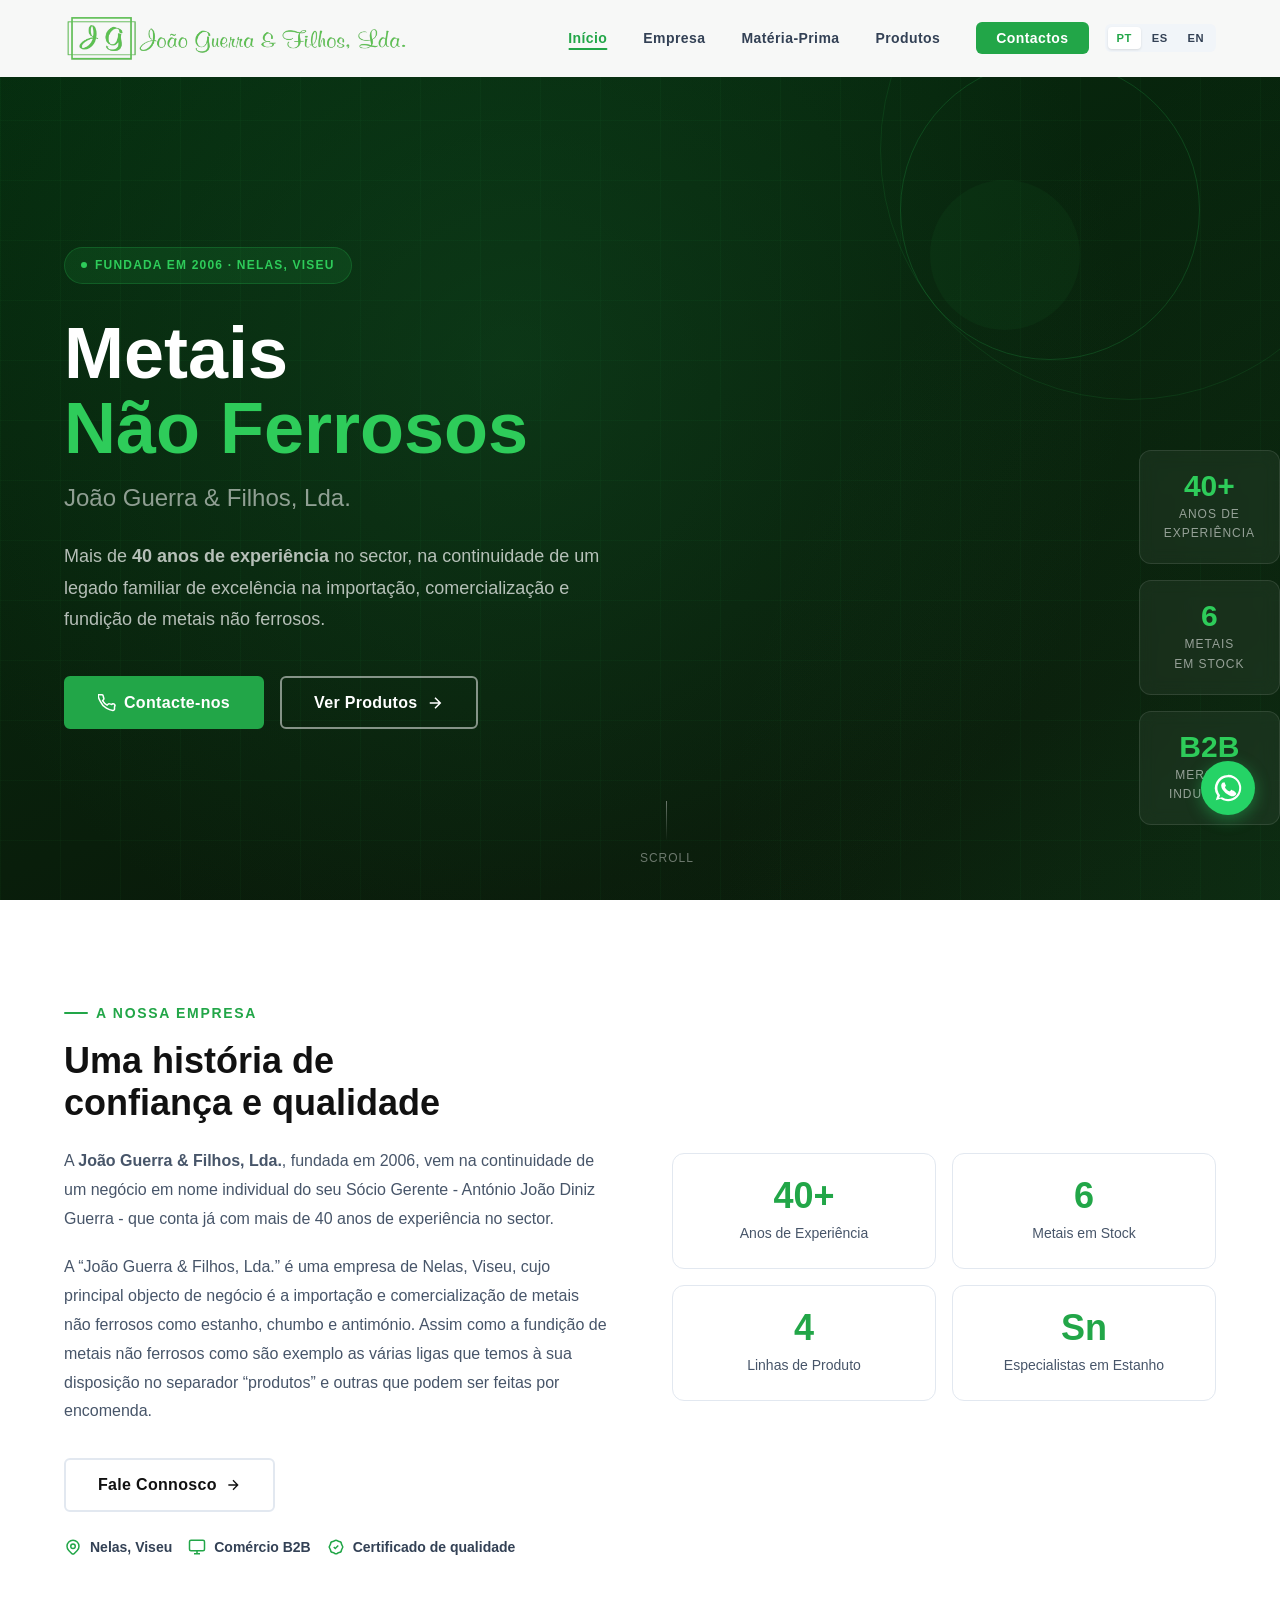
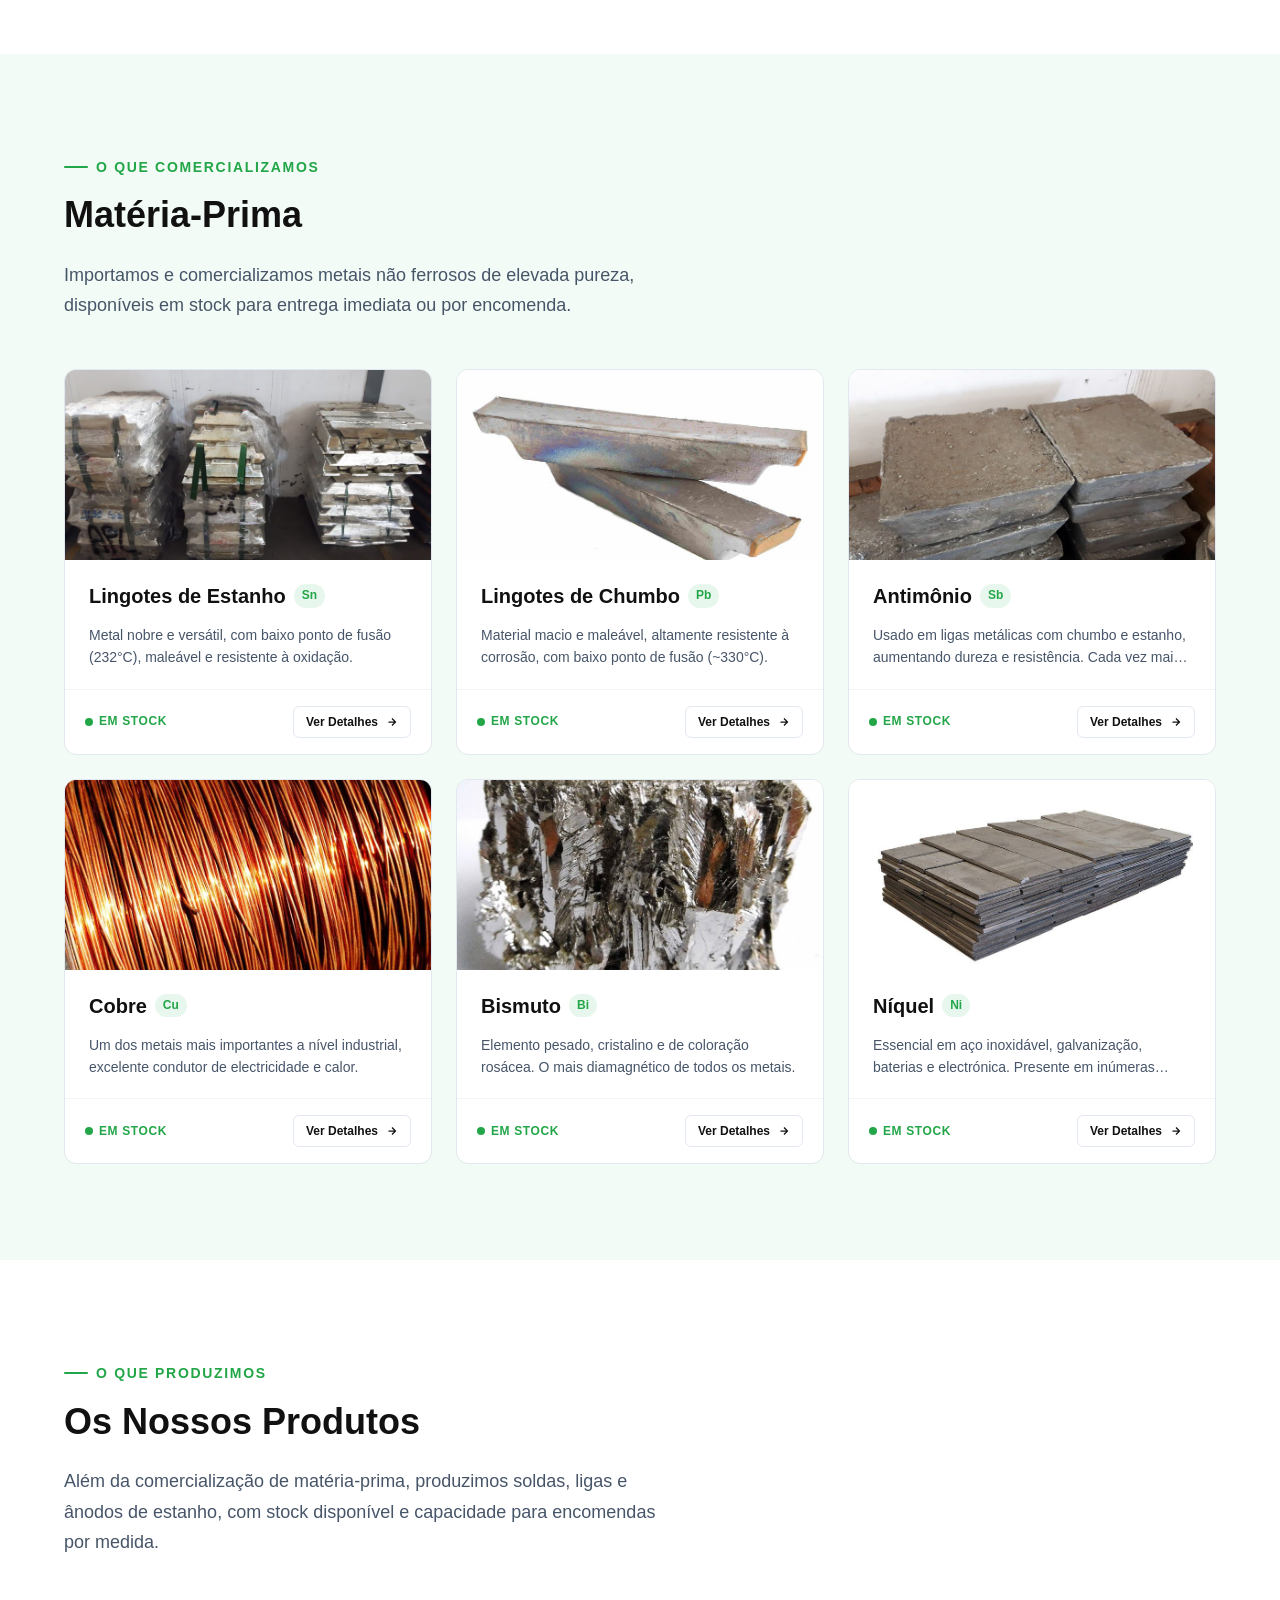
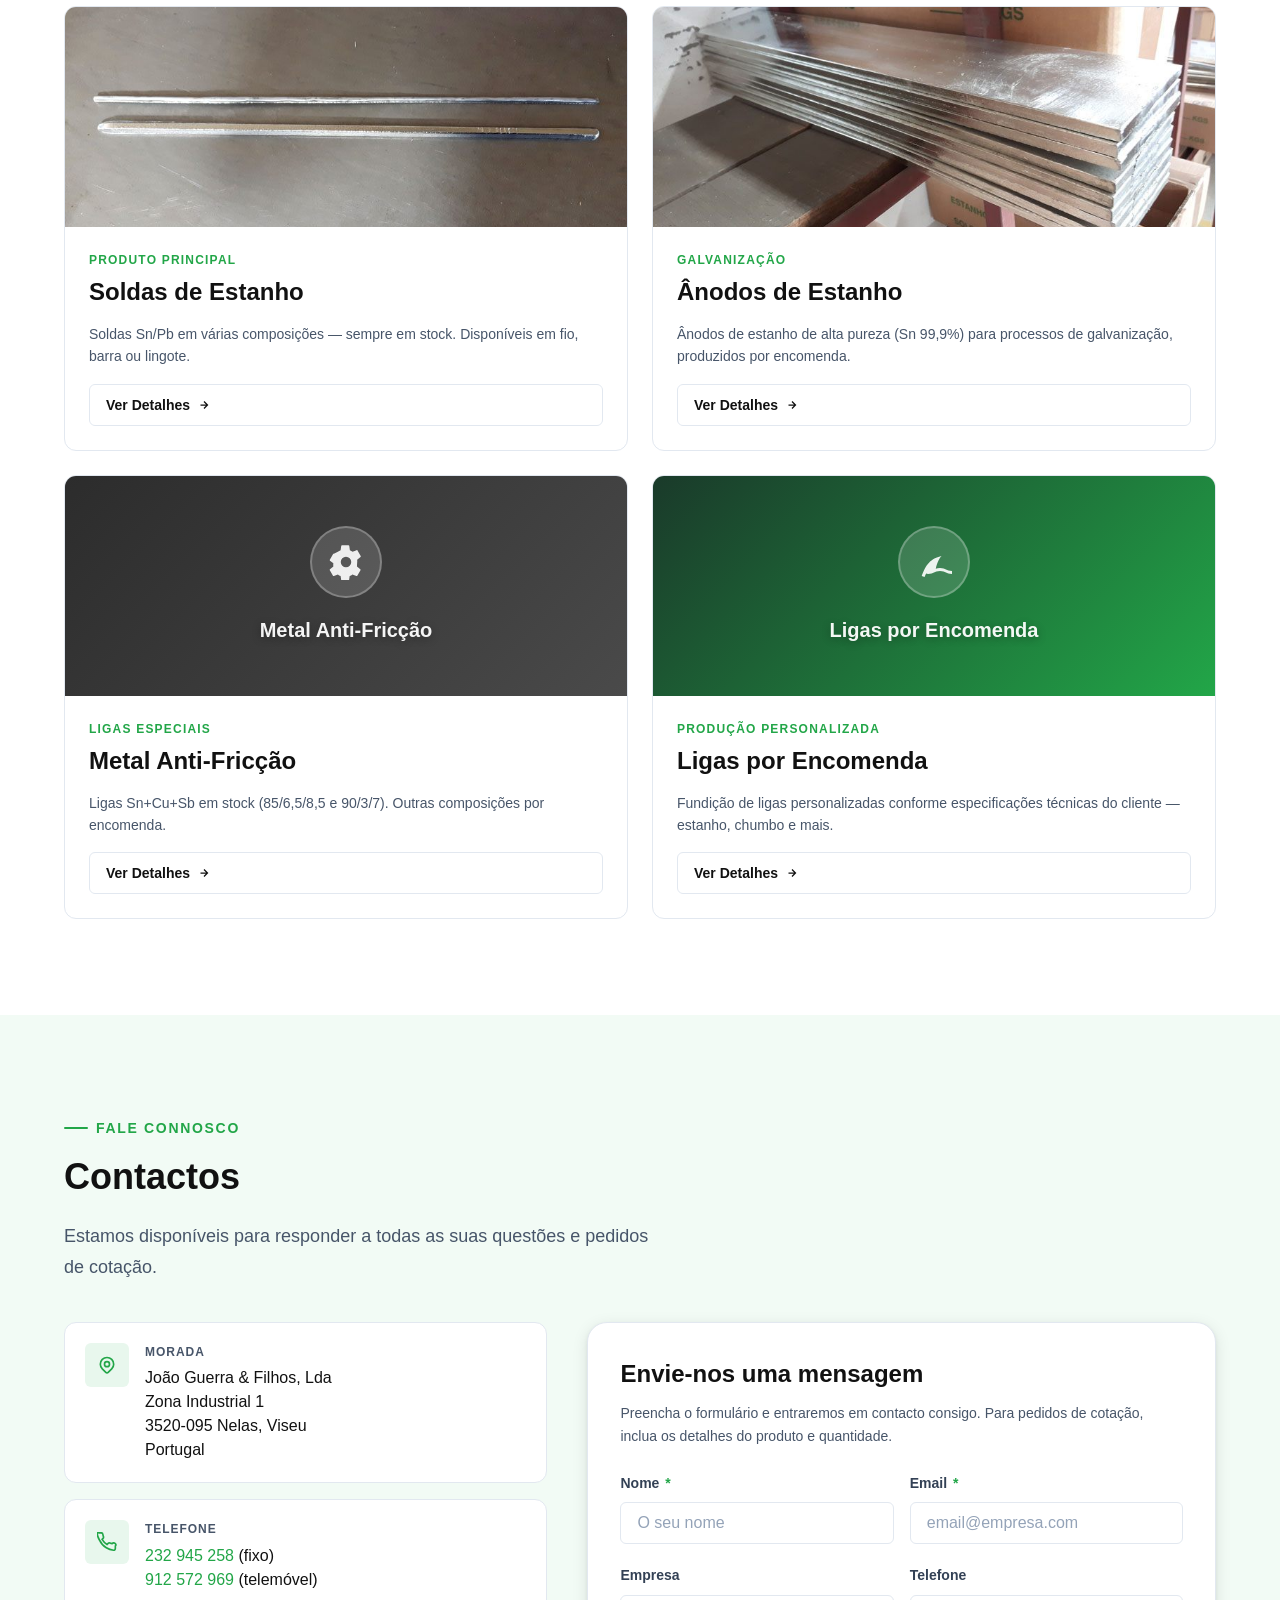
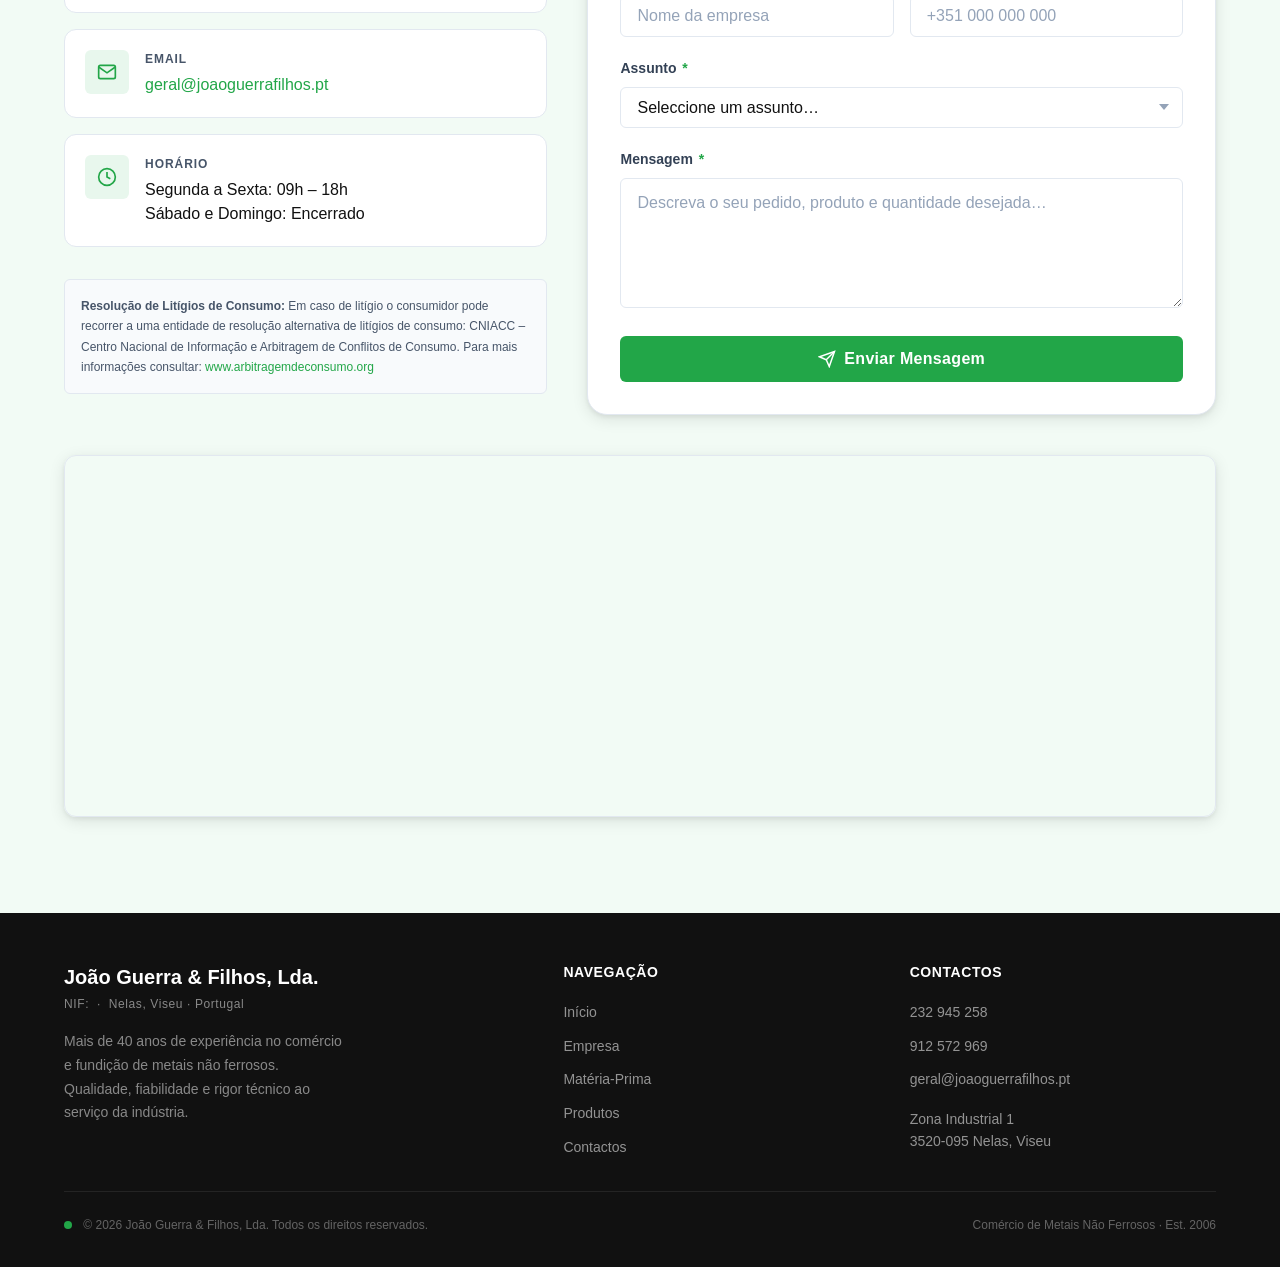
==== commit 6bb968e5: "Ajustes para lançamento v1: remove "de Qualidade" do título e link do Admin - Título do hero passa a" ====
--- a/index.html
+++ b/index.html
@@ -121,7 +121,7 @@
         </div>
 
         <h1 class="hero__title" id="hero-title" data-i18n-html="hero.title">
-          Metais <span class="hero__title-green">Não&nbsp;Ferrosos</span><br />de Qualidade
+          Metais <span class="hero__title-green">Não&nbsp;Ferrosos</span>
         </h1>
 
         <p class="hero__subtitle-company">
@@ -578,8 +578,6 @@
         </span>
         <span>
           <span data-i18n="footer.bottom.tagline">Comércio de Metais Não Ferrosos · Est. 2006</span>
-          &nbsp;·&nbsp;
-          <a href="admin.html" style="color:inherit;opacity:0.3;font-size:0.75rem;" tabindex="-1">Admin</a>
         </span>
       </div>
     </div>
